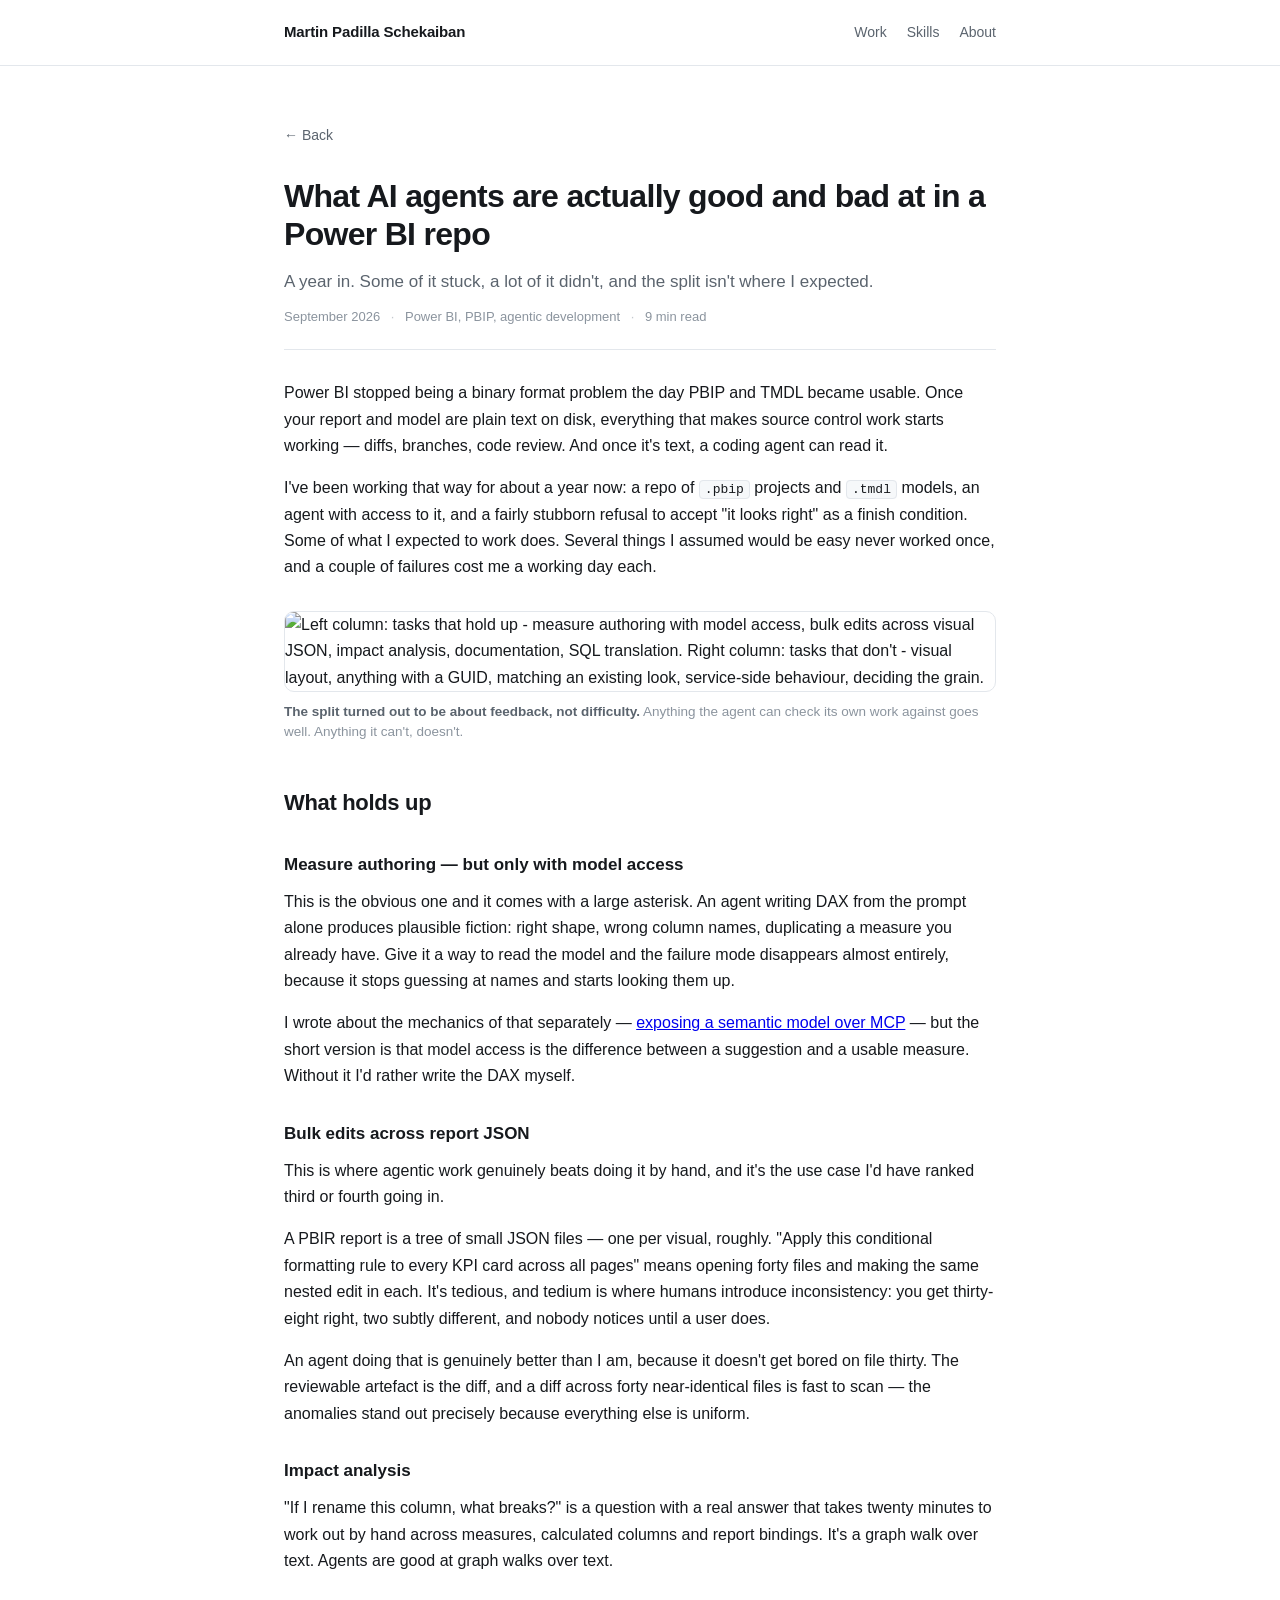
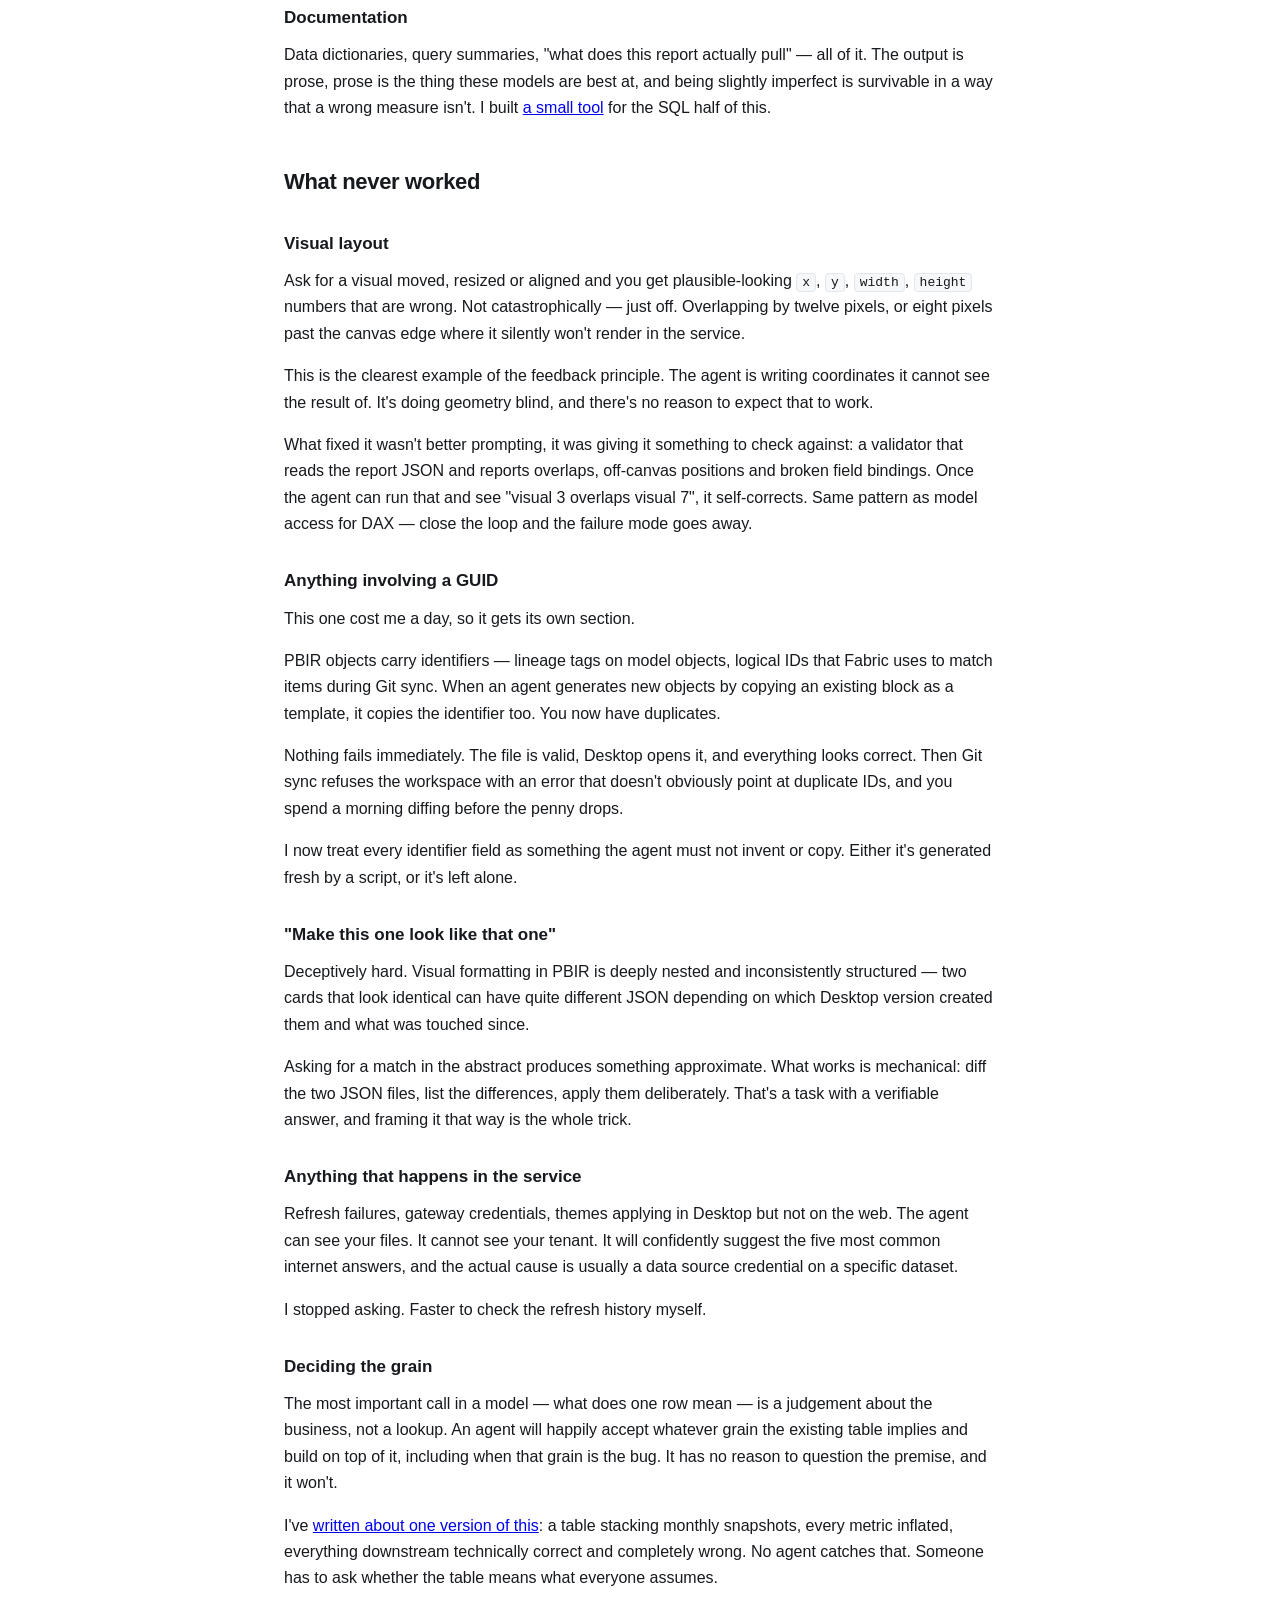
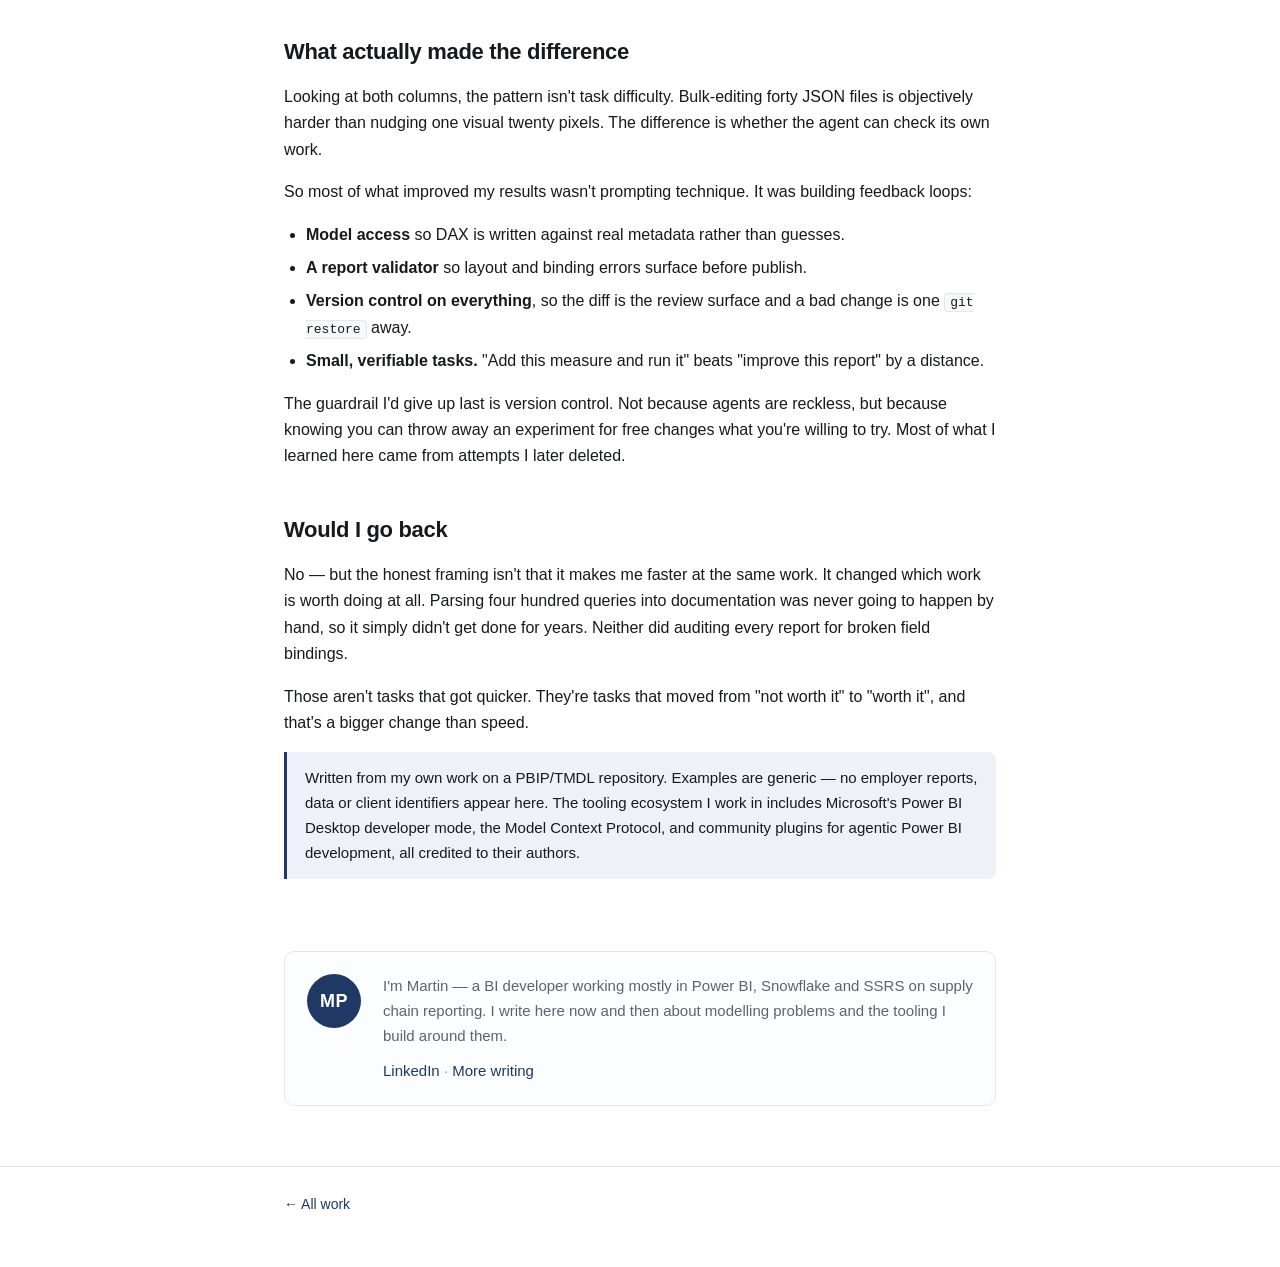
==== agents-power-bi.html @ b7cd732d "Add files via upload" ====
<!DOCTYPE html>
<html lang="en">
<head>
<meta charset="utf-8">
<meta name="viewport" content="width=device-width, initial-scale=1">
<title>What AI agents are actually good and bad at in a Power BI repo</title>
<meta name="description" content="A year of agentic development against a PBIP/TMDL Power BI repository: which tasks held up, which never worked, and the guardrails that made the difference.">
<link rel="stylesheet" href="assets/style.css">
</head>
<body>

<header class="site">
  <div class="wrap">
    <a class="name" href="index.html">Martin Padilla Schekaiban</a>
    <nav>
      <a href="index.html#work">Work</a>
      <a href="index.html#skills">Skills</a>
      <a href="index.html#contact">About</a>
    </nav>
  </div>
</header>

<div class="wrap">
<a class="back" href="index.html">← Back</a>

<article>
  <h1>What AI agents are actually good and bad at in a Power BI repo</h1>
  <p class="sub">
    A year in. Some of it stuck, a lot of it didn't, and the split isn't where I expected.
  </p>
  <div class="byline">
    September 2026 <span class="dot">·</span> Power BI, PBIP, agentic development <span class="dot">·</span> 9 min read
  </div>

  <p>
    Power BI stopped being a binary format problem the day PBIP and TMDL became usable. Once your
    report and model are plain text on disk, everything that makes source control work starts working
    — diffs, branches, code review. And once it's text, a coding agent can read it.
  </p>

  <p>
    I've been working that way for about a year now: a repo of <code>.pbip</code> projects and
    <code>.tmdl</code> models, an agent with access to it, and a fairly stubborn refusal to accept
    "it looks right" as a finish condition. Some of what I expected to work does. Several things I
    assumed would be easy never worked once, and a couple of failures cost me a working day each.
  </p>

  <figure>
    <img src="assets/agent-strengths.svg" alt="Left column: tasks that hold up - measure authoring with model access, bulk edits across visual JSON, impact analysis, documentation, SQL translation. Right column: tasks that don't - visual layout, anything with a GUID, matching an existing look, service-side behaviour, deciding the grain.">
    <figcaption>
      <b>The split turned out to be about feedback, not difficulty.</b> Anything the agent can check
      its own work against goes well. Anything it can't, doesn't.
    </figcaption>
  </figure>

  <h2>What holds up</h2>

  <h3>Measure authoring — but only with model access</h3>

  <p>
    This is the obvious one and it comes with a large asterisk. An agent writing DAX from the prompt
    alone produces plausible fiction: right shape, wrong column names, duplicating a measure you
    already have. Give it a way to read the model and the failure mode disappears almost entirely,
    because it stops guessing at names and starts looking them up.
  </p>

  <p>
    I wrote about the mechanics of that separately —
    <a href="mcp-power-bi.html">exposing a semantic model over MCP</a> — but the short version is that
    model access is the difference between a suggestion and a usable measure. Without it I'd rather
    write the DAX myself.
  </p>

  <h3>Bulk edits across report JSON</h3>

  <p>
    This is where agentic work genuinely beats doing it by hand, and it's the use case I'd have
    ranked third or fourth going in.
  </p>

  <p>
    A PBIR report is a tree of small JSON files — one per visual, roughly. "Apply this conditional
    formatting rule to every KPI card across all pages" means opening forty files and making the same
    nested edit in each. It's tedious, and tedium is where humans introduce inconsistency: you get
    thirty-eight right, two subtly different, and nobody notices until a user does.
  </p>

  <p>
    An agent doing that is genuinely better than I am, because it doesn't get bored on file thirty.
    The reviewable artefact is the diff, and a diff across forty near-identical files is fast to scan
    — the anomalies stand out precisely because everything else is uniform.
  </p>

  <h3>Impact analysis</h3>

  <p>
    "If I rename this column, what breaks?" is a question with a real answer that takes twenty
    minutes to work out by hand across measures, calculated columns and report bindings. It's a graph
    walk over text. Agents are good at graph walks over text.
  </p>

  <h3>Documentation</h3>

  <p>
    Data dictionaries, query summaries, "what does this report actually pull" — all of it. The output
    is prose, prose is the thing these models are best at, and being slightly imperfect is survivable
    in a way that a wrong measure isn't. I built
    <a href="sqldoc.html">a small tool</a> for the SQL half of this.
  </p>

  <h2>What never worked</h2>

  <h3>Visual layout</h3>

  <p>
    Ask for a visual moved, resized or aligned and you get plausible-looking <code>x</code>,
    <code>y</code>, <code>width</code>, <code>height</code> numbers that are wrong. Not
    catastrophically — just off. Overlapping by twelve pixels, or eight pixels past the canvas edge
    where it silently won't render in the service.
  </p>

  <p>
    This is the clearest example of the feedback principle. The agent is writing coordinates it
    cannot see the result of. It's doing geometry blind, and there's no reason to expect that to work.
  </p>

  <p>
    What fixed it wasn't better prompting, it was giving it something to check against: a validator
    that reads the report JSON and reports overlaps, off-canvas positions and broken field bindings.
    Once the agent can run that and see "visual 3 overlaps visual 7", it self-corrects. Same pattern
    as model access for DAX — close the loop and the failure mode goes away.
  </p>

  <h3>Anything involving a GUID</h3>

  <p>
    This one cost me a day, so it gets its own section.
  </p>

  <p>
    PBIR objects carry identifiers — lineage tags on model objects, logical IDs that Fabric uses to
    match items during Git sync. When an agent generates new objects by copying an existing block as
    a template, it copies the identifier too. You now have duplicates.
  </p>

  <p>
    Nothing fails immediately. The file is valid, Desktop opens it, and everything looks correct. Then
    Git sync refuses the workspace with an error that doesn't obviously point at duplicate IDs, and
    you spend a morning diffing before the penny drops.
  </p>

  <p>
    I now treat every identifier field as something the agent must not invent or copy. Either it's
    generated fresh by a script, or it's left alone.
  </p>

  <h3>"Make this one look like that one"</h3>

  <p>
    Deceptively hard. Visual formatting in PBIR is deeply nested and inconsistently structured — two
    cards that look identical can have quite different JSON depending on which Desktop version
    created them and what was touched since.
  </p>

  <p>
    Asking for a match in the abstract produces something approximate. What works is mechanical:
    diff the two JSON files, list the differences, apply them deliberately. That's a task with a
    verifiable answer, and framing it that way is the whole trick.
  </p>

  <h3>Anything that happens in the service</h3>

  <p>
    Refresh failures, gateway credentials, themes applying in Desktop but not on the web. The agent
    can see your files. It cannot see your tenant. It will confidently suggest the five most common
    internet answers, and the actual cause is usually a data source credential on a specific dataset.
  </p>

  <p>
    I stopped asking. Faster to check the refresh history myself.
  </p>

  <h3>Deciding the grain</h3>

  <p>
    The most important call in a model — what does one row mean — is a judgement about the business,
    not a lookup. An agent will happily accept whatever grain the existing table implies and build on
    top of it, including when that grain is the bug. It has no reason to question the premise, and it
    won't.
  </p>

  <p>
    I've <a href="star-schema.html">written about one version of this</a>: a table stacking monthly
    snapshots, every metric inflated, everything downstream technically correct and completely wrong.
    No agent catches that. Someone has to ask whether the table means what everyone assumes.
  </p>

  <h2>What actually made the difference</h2>

  <p>
    Looking at both columns, the pattern isn't task difficulty. Bulk-editing forty JSON files is
    objectively harder than nudging one visual twenty pixels. The difference is whether the agent can
    check its own work.
  </p>

  <p>
    So most of what improved my results wasn't prompting technique. It was building feedback loops:
  </p>

  <ul>
    <li><strong>Model access</strong> so DAX is written against real metadata rather than guesses.</li>
    <li><strong>A report validator</strong> so layout and binding errors surface before publish.</li>
    <li><strong>Version control on everything</strong>, so the diff is the review surface and a bad
        change is one <code>git restore</code> away.</li>
    <li><strong>Small, verifiable tasks.</strong> "Add this measure and run it" beats "improve this
        report" by a distance.</li>
  </ul>

  <p>
    The guardrail I'd give up last is version control. Not because agents are reckless, but because
    knowing you can throw away an experiment for free changes what you're willing to try. Most of
    what I learned here came from attempts I later deleted.
  </p>

  <h2>Would I go back</h2>

  <p>
    No — but the honest framing isn't that it makes me faster at the same work. It changed which work
    is worth doing at all. Parsing four hundred queries into documentation was never going to happen
    by hand, so it simply didn't get done for years. Neither did auditing every report for broken
    field bindings.
  </p>

  <p>
    Those aren't tasks that got quicker. They're tasks that moved from "not worth it" to "worth it",
    and that's a bigger change than speed.
  </p>

  <div class="note">
    <p>
      Written from my own work on a PBIP/TMDL repository. Examples are generic — no employer reports,
      data or client identifiers appear here. The tooling ecosystem I work in includes Microsoft's
      Power BI Desktop developer mode, the Model Context Protocol, and community plugins for agentic
      Power BI development, all credited to their authors.
    </p>
  </div>

</article>

<section>
  <div class="about">
    <div class="initials">MP</div>
    <div>
      <p>
        I'm Martin — a BI developer working mostly in Power BI, Snowflake and SSRS on supply chain
        reporting. I write here now and then about modelling problems and the tooling I build around
        them.
      </p>
      <p>
        <a href="https://www.linkedin.com/in/martinschekaiban/" style="color:var(--accent);text-decoration:none">LinkedIn</a>
        <span style="color:var(--faint)"> · </span>
        <a href="index.html" style="color:var(--accent);text-decoration:none">More writing</a>
      </p>
    </div>
  </div>
</section>

</div>

<footer class="site">
  <div class="wrap">
    <a href="index.html">← All work</a>
  </div>
</footer>

</body>
</html>
---- assets/style.css ----
:root {
  --ink: #16191d;
  --muted: #5b646e;
  --faint: #8b949e;
  --line: #e3e7ec;
  --accent: #1F3864;
  --accent-soft: #eef2f8;
  --bg: #ffffff;
  --code-bg: #f6f8fa;
  --max: 760px;
}

* { box-sizing: border-box; }

html { -webkit-text-size-adjust: 100%; }

body {
  margin: 0;
  background: var(--bg);
  color: var(--ink);
  font: 16px/1.65 -apple-system, BlinkMacSystemFont, "Segoe UI", Inter, Roboto,
        Helvetica, Arial, sans-serif;
  -webkit-font-smoothing: antialiased;
}

.wrap { max-width: var(--max); margin: 0 auto; padding: 0 24px; }

/* ---------- header ---------- */
header.site {
  border-bottom: 1px solid var(--line);
  padding: 20px 0;
  margin-bottom: 56px;
}
header.site .wrap {
  display: flex;
  align-items: baseline;
  justify-content: space-between;
  gap: 16px;
  flex-wrap: wrap;
}
header.site .name {
  font-weight: 650;
  font-size: 15px;
  letter-spacing: -0.01em;
  color: var(--ink);
  text-decoration: none;
}
header.site nav { display: flex; gap: 20px; }
header.site nav a {
  font-size: 14px;
  color: var(--muted);
  text-decoration: none;
}
header.site nav a:hover { color: var(--accent); }

/* ---------- hero ---------- */
.hero { margin-bottom: 64px; }
.hero h1 {
  font-size: 38px;
  line-height: 1.15;
  letter-spacing: -0.025em;
  margin: 0 0 18px;
  font-weight: 680;
}
.hero p.lede {
  font-size: 18px;
  color: var(--muted);
  margin: 0 0 24px;
  max-width: 62ch;
}
.meta {
  display: flex;
  flex-wrap: wrap;
  gap: 8px 18px;
  font-size: 14px;
  color: var(--faint);
}
.meta a { color: var(--accent); text-decoration: none; }
.meta a:hover { text-decoration: underline; }

/* ---------- sections ---------- */
section { margin-bottom: 60px; }
h2.section {
  font-size: 13px;
  text-transform: uppercase;
  letter-spacing: 0.08em;
  color: var(--faint);
  font-weight: 600;
  margin: 0 0 24px;
  padding-bottom: 10px;
  border-bottom: 1px solid var(--line);
}

/* ---------- project cards ---------- */
.project {
  display: block;
  text-decoration: none;
  color: inherit;
  padding: 22px;
  margin-bottom: 14px;
  border: 1px solid var(--line);
  border-radius: 10px;
  transition: border-color .15s ease, box-shadow .15s ease, transform .15s ease;
}
.project:hover {
  border-color: #c6d0de;
  box-shadow: 0 3px 14px rgba(20, 35, 70, .07);
  transform: translateY(-1px);
}
.project .tag {
  display: inline-block;
  font-size: 11px;
  letter-spacing: .06em;
  text-transform: uppercase;
  font-weight: 600;
  color: var(--accent);
  background: var(--accent-soft);
  border-radius: 4px;
  padding: 3px 8px;
  margin-bottom: 10px;
}
.project .when {
  font-size: 12px;
  color: var(--faint);
  margin-left: 9px;
}
.project h3 {
  margin: 0 0 8px;
  font-size: 19px;
  letter-spacing: -0.015em;
  font-weight: 650;
}
.project p { margin: 0 0 12px; color: var(--muted); font-size: 15px; }
.stack { font-size: 13px; color: var(--faint); }

/* ---------- about ---------- */
.about {
  display: flex;
  gap: 22px;
  align-items: flex-start;
  padding: 22px;
  border: 1px solid var(--line);
  border-radius: 10px;
  background: #fcfdfe;
}
.about .initials {
  flex: 0 0 auto;
  width: 54px;
  height: 54px;
  border-radius: 50%;
  background: var(--accent);
  color: #fff;
  display: flex;
  align-items: center;
  justify-content: center;
  font-size: 18px;
  font-weight: 650;
  letter-spacing: .5px;
}
.about p { margin: 0 0 10px; font-size: 15px; color: var(--muted); }
.about p:last-child { margin-bottom: 0; }

/* ---------- skills ---------- */
.skill-row { margin-bottom: 14px; font-size: 15px; }
.skill-row b { color: var(--ink); font-weight: 620; }
.skill-row span { color: var(--muted); }

/* ---------- figures ---------- */
figure {
  margin: 30px 0 28px;
}
figure img, figure svg {
  width: 100%;
  height: auto;
  display: block;
  border: 1px solid var(--line);
  border-radius: 10px;
  background: #fff;
}
figure figcaption {
  font-size: 13.5px;
  color: var(--faint);
  margin-top: 10px;
  line-height: 1.5;
}
figure figcaption b { color: var(--muted); font-weight: 620; }

/* ---------- article ---------- */
article { margin-bottom: 72px; }
article h1 {
  font-size: 32px;
  line-height: 1.2;
  letter-spacing: -0.022em;
  margin: 0 0 14px;
  font-weight: 680;
}
article .sub {
  font-size: 17px;
  color: var(--muted);
  margin: 0 0 10px;
}
article .byline {
  font-size: 13px;
  color: var(--faint);
  padding-bottom: 22px;
  margin-bottom: 30px;
  border-bottom: 1px solid var(--line);
}
article .byline .dot { margin: 0 7px; opacity: .5; }
article h2 {
  font-size: 22px;
  letter-spacing: -0.015em;
  margin: 42px 0 14px;
  font-weight: 660;
}
article h3 {
  font-size: 17px;
  margin: 30px 0 10px;
  font-weight: 640;
}
article p { margin: 0 0 16px; }
article ul, article ol { margin: 0 0 16px; padding-left: 22px; }
article li { margin-bottom: 7px; }

pre {
  background: var(--code-bg);
  border: 1px solid var(--line);
  border-radius: 8px;
  padding: 15px 17px;
  overflow-x: auto;
  font-size: 13px;
  line-height: 1.55;
  margin: 0 0 18px;
}
code {
  font-family: ui-monospace, SFMono-Regular, "SF Mono", Menlo, Consolas, monospace;
}
p code, li code, td code {
  background: var(--code-bg);
  border: 1px solid var(--line);
  border-radius: 4px;
  padding: 1px 5px;
  font-size: 13px;
}
pre code { background: none; border: 0; padding: 0; }

.note {
  border-left: 3px solid var(--accent);
  background: var(--accent-soft);
  padding: 14px 18px;
  border-radius: 0 8px 8px 0;
  margin: 0 0 20px;
  font-size: 15px;
}
.note p { margin: 0; }
.note strong { color: var(--accent); }

table {
  width: 100%;
  border-collapse: collapse;
  font-size: 14px;
  margin: 0 0 20px;
}
th, td {
  text-align: left;
  padding: 9px 12px;
  border-bottom: 1px solid var(--line);
  vertical-align: top;
}
th { font-weight: 620; color: var(--ink); background: var(--code-bg); }
td { color: var(--muted); }

.back {
  display: inline-block;
  font-size: 14px;
  color: var(--muted);
  text-decoration: none;
  margin-bottom: 30px;
}
.back:hover { color: var(--accent); }

/* ---------- footer ---------- */
footer.site {
  border-top: 1px solid var(--line);
  padding: 26px 0 50px;
  font-size: 14px;
  color: var(--faint);
}
footer.site a { color: var(--accent); text-decoration: none; }
footer.site a:hover { text-decoration: underline; }

@media (max-width: 620px) {
  .hero h1 { font-size: 29px; }
  article h1 { font-size: 26px; }
  header.site { margin-bottom: 40px; }
}
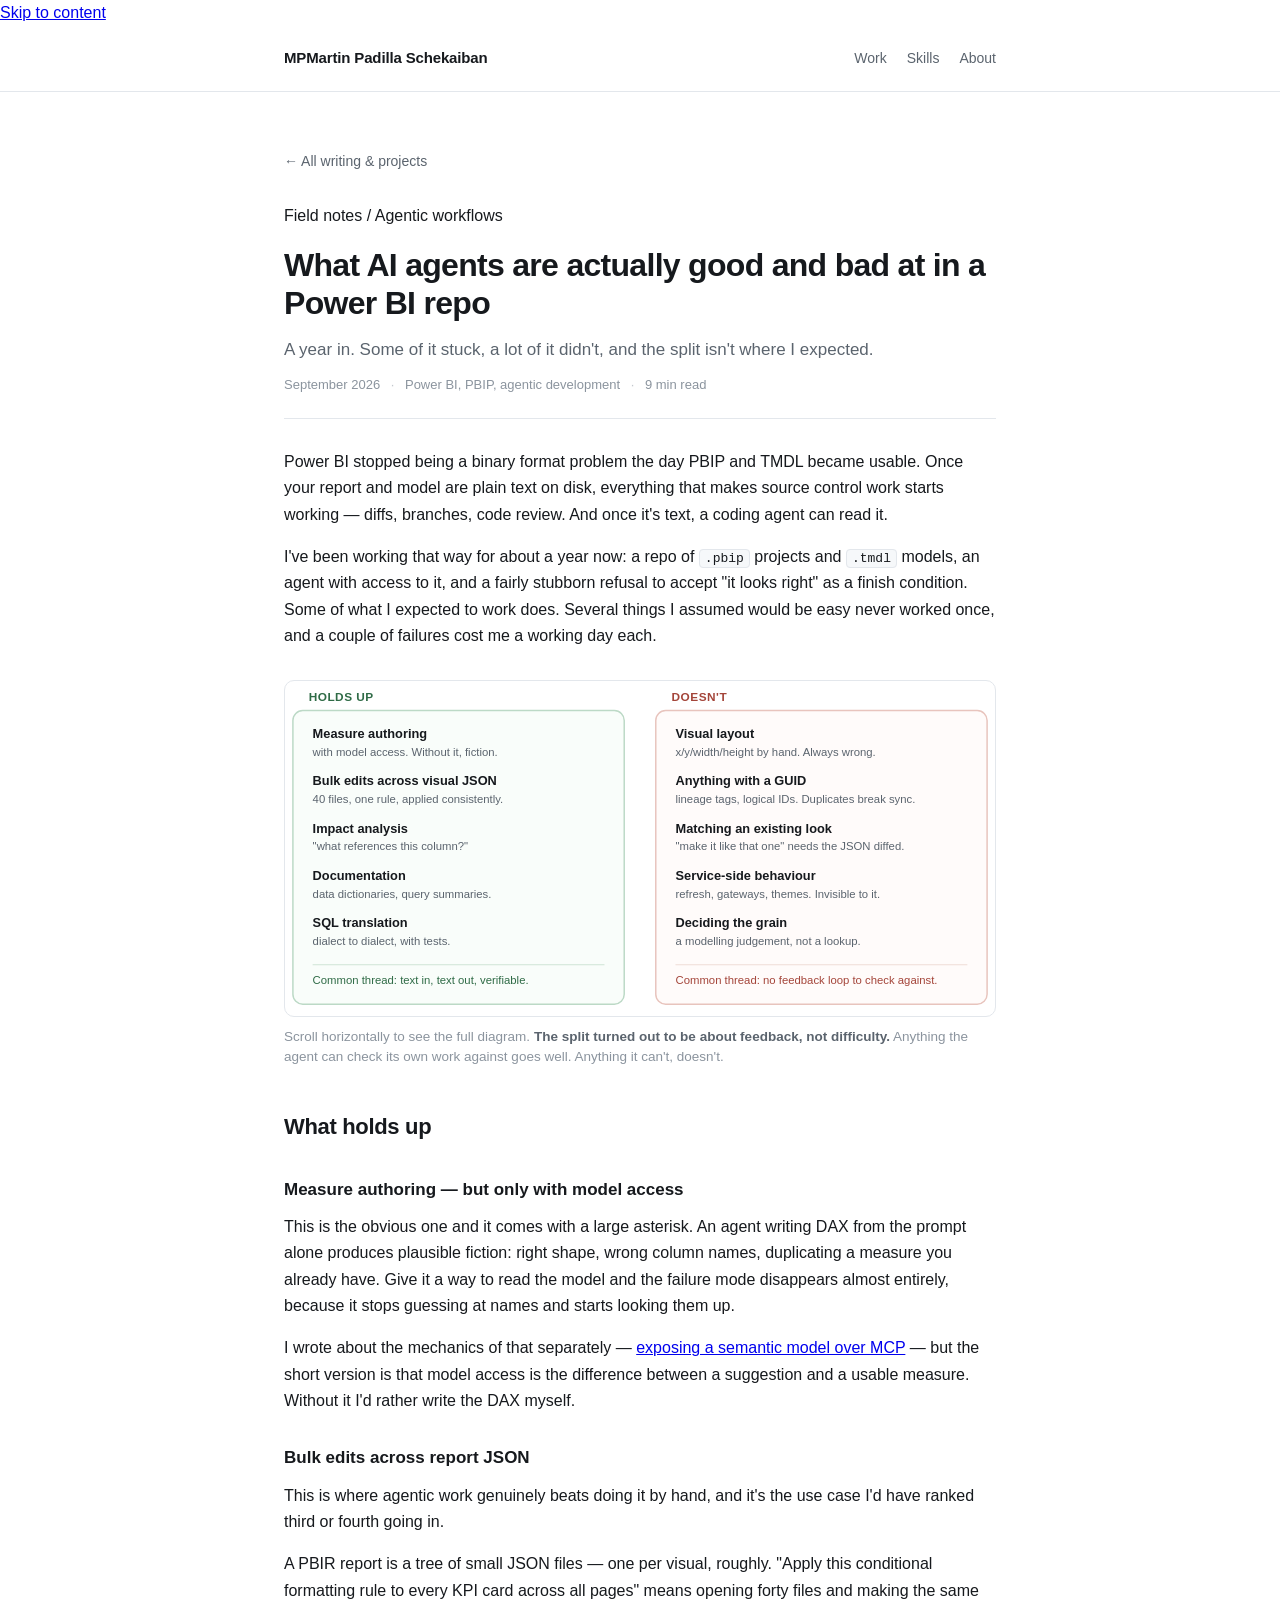
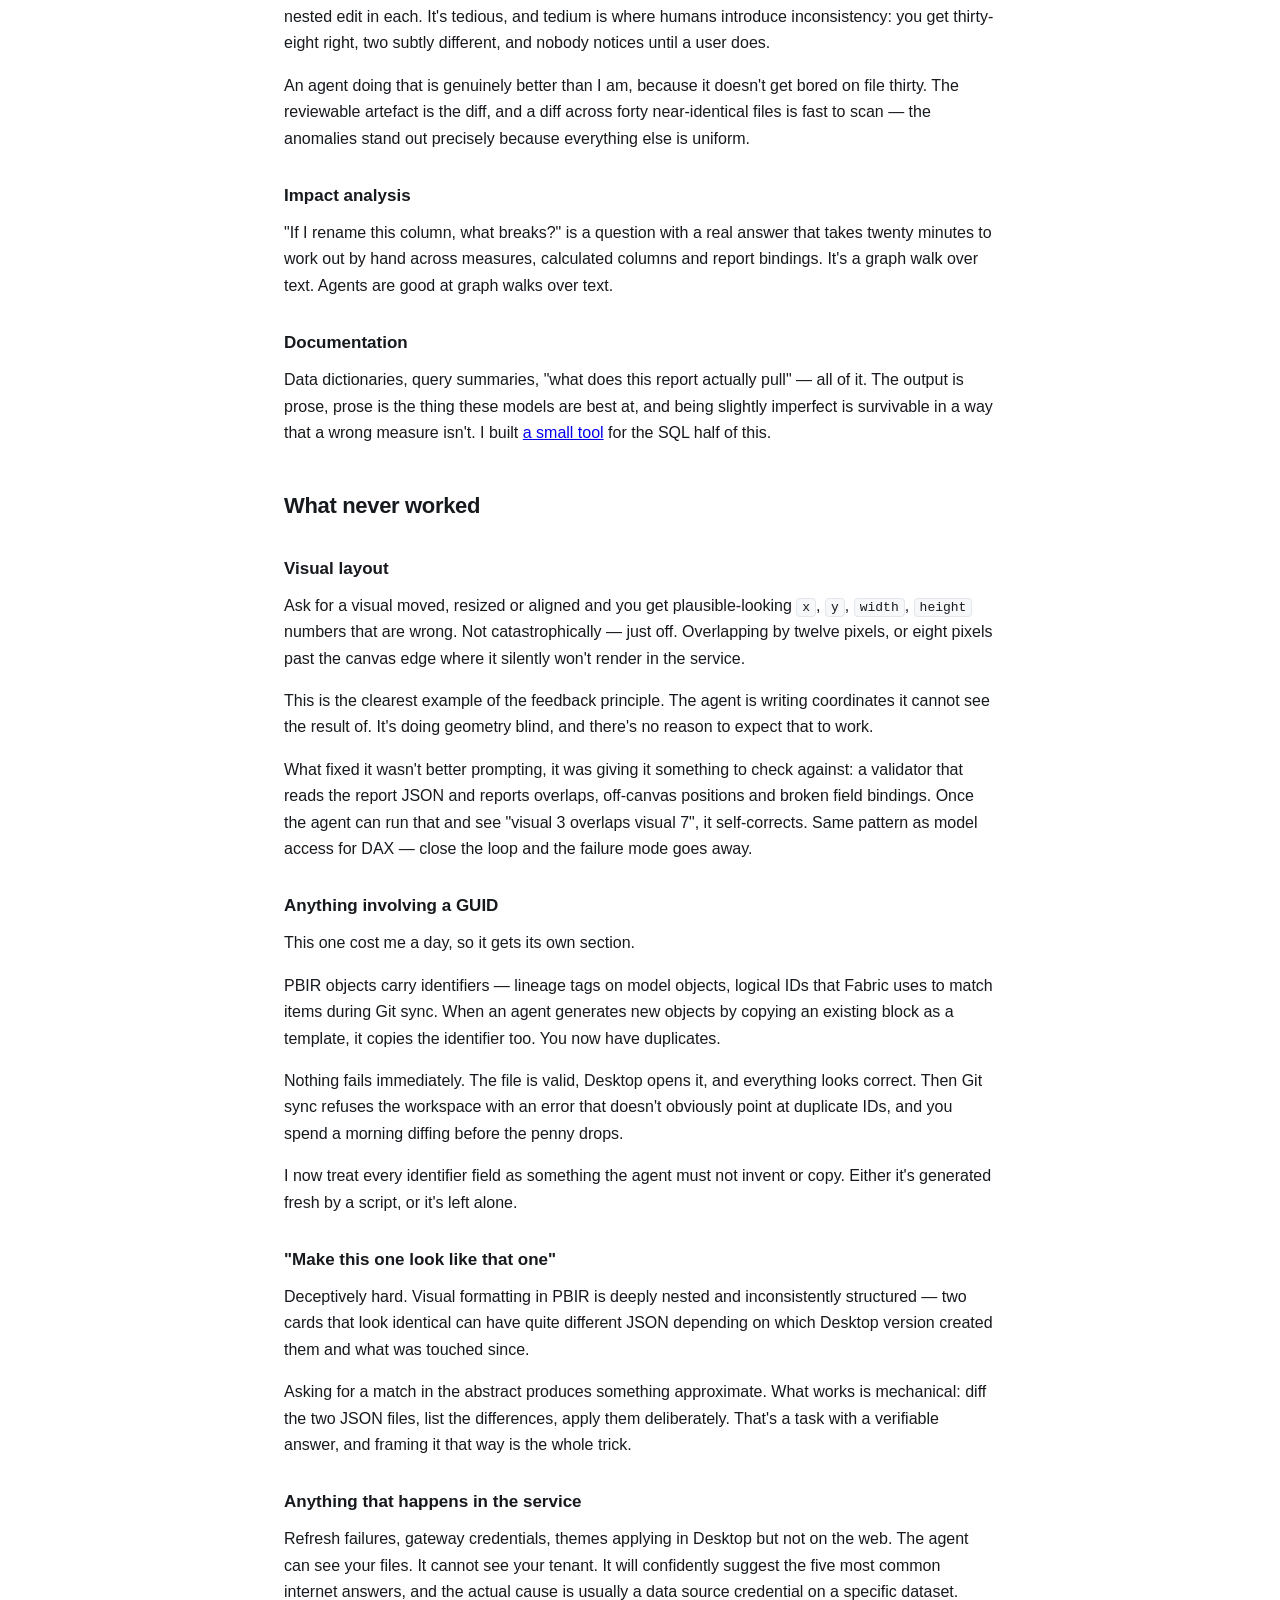
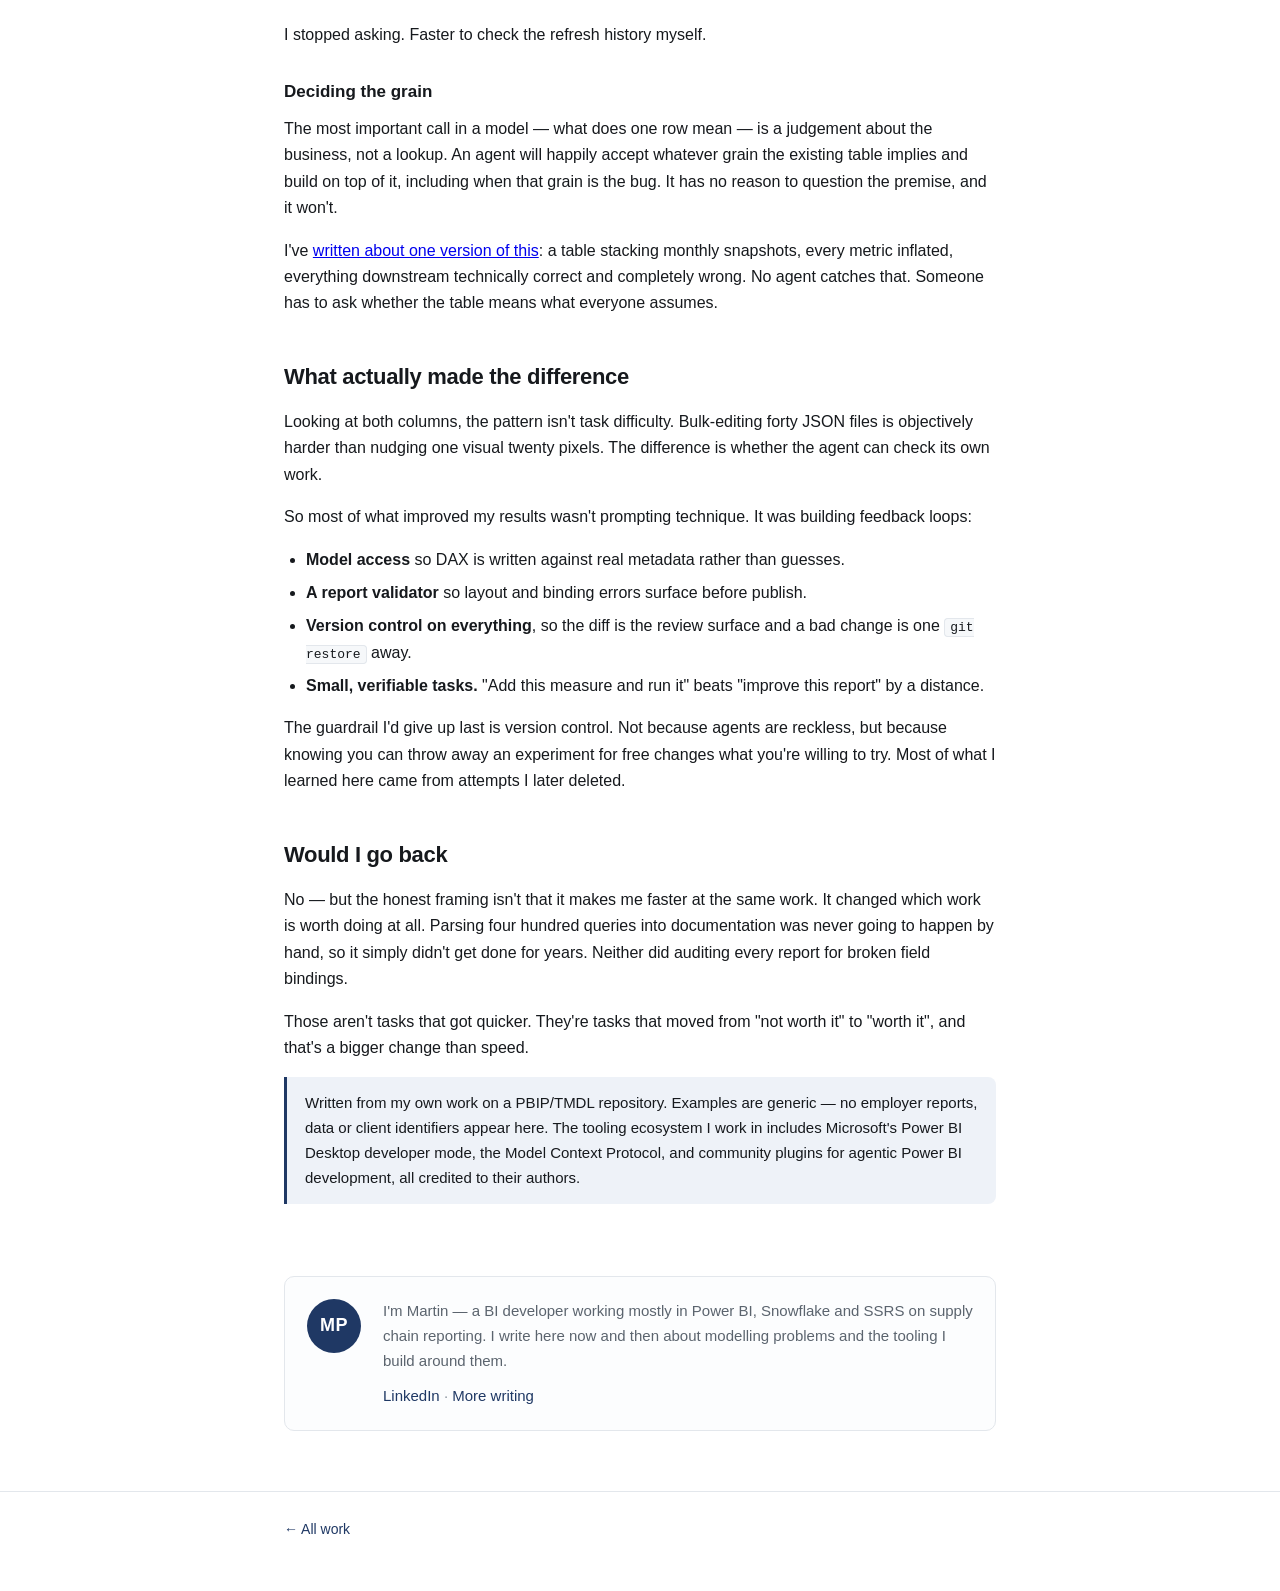
==== commit 2e6234a5: "Add files via upload" ====
--- a/agents-power-bi.html
+++ b/agents-power-bi.html
@@ -8,11 +8,12 @@
 <link rel="stylesheet" href="assets/style.css">
 </head>
 <body>
+<a class="skip-link" href="#main">Skip to content</a>
 
 <header class="site">
   <div class="wrap">
-    <a class="name" href="index.html">Martin Padilla Schekaiban</a>
-    <nav>
+    <a class="name" href="index.html"><span class="brand-mark" aria-hidden="true">MP</span>Martin Padilla Schekaiban</a>
+    <nav aria-label="Main navigation">
       <a href="index.html#work">Work</a>
       <a href="index.html#skills">Skills</a>
       <a href="index.html#contact">About</a>
@@ -20,10 +21,11 @@
   </div>
 </header>
 
-<div class="wrap">
-<a class="back" href="index.html">← Back</a>
+<main class="wrap reading" id="main">
+<a class="back" href="index.html#work">← All writing &amp; projects</a>
 
 <article>
+  <p class="eyebrow">Field notes / Agentic workflows</p>
   <h1>What AI agents are actually good and bad at in a Power BI repo</h1>
   <p class="sub">
     A year in. Some of it stuck, a lot of it didn't, and the split isn't where I expected.
@@ -46,8 +48,11 @@
   </p>
 
   <figure>
-    <img src="assets/agent-strengths.svg" alt="Left column: tasks that hold up - measure authoring with model access, bulk edits across visual JSON, impact analysis, documentation, SQL translation. Right column: tasks that don't - visual layout, anything with a GUID, matching an existing look, service-side behaviour, deciding the grain.">
+    <div class="figure-scroll" role="region" aria-label="Agent strengths and limitations diagram" tabindex="0">
+      <img src="assets/agent-strengths.svg" alt="Left column: tasks that hold up - measure authoring with model access, bulk edits across visual JSON, impact analysis, documentation, SQL translation. Right column: tasks that don't - visual layout, anything with a GUID, matching an existing look, service-side behaviour, deciding the grain.">
+    </div>
     <figcaption>
+      <span class="scroll-hint">Scroll horizontally to see the full diagram.</span>
       <b>The split turned out to be about feedback, not difficulty.</b> Anything the agent can check
       its own work against goes well. Anything it can't, doesn't.
     </figcaption>
@@ -265,7 +270,7 @@
   </div>
 </section>
 
-</div>
+</main>
 
 <footer class="site">
   <div class="wrap">
--- a/assets/style.css
+++ b/assets/style.css
@@ -279,6 +279,199 @@
 }
 .back:hover { color: var(--accent); }
 
+/* ---------- sqldoc playground ---------- */
+.pg {
+  border: 1px solid var(--line);
+  border-radius: 12px;
+  overflow: hidden;
+  margin: 28px 0 10px;
+  background: #fff;
+}
+.pg-bar {
+  display: flex;
+  align-items: center;
+  gap: 8px;
+  flex-wrap: wrap;
+  padding: 11px 14px;
+  background: var(--code-bg);
+  border-bottom: 1px solid var(--line);
+}
+.pg-bar .lbl {
+  font-size: 11px;
+  text-transform: uppercase;
+  letter-spacing: .07em;
+  font-weight: 650;
+  color: var(--faint);
+  margin-right: 2px;
+}
+.pg-tab {
+  font: inherit;
+  font-size: 12.5px;
+  padding: 4px 11px;
+  border-radius: 999px;
+  border: 1px solid var(--line);
+  background: #fff;
+  color: var(--muted);
+  cursor: pointer;
+  transition: all .12s ease;
+}
+.pg-tab:hover { border-color: #b9c5d6; color: var(--accent); }
+.pg-tab.on { background: var(--accent); border-color: var(--accent); color: #fff; }
+
+#pg-input {
+  display: block;
+  width: 100%;
+  border: 0;
+  border-bottom: 1px solid var(--line);
+  padding: 15px 17px;
+  font-family: ui-monospace, SFMono-Regular, Menlo, Consolas, monospace;
+  font-size: 12.5px;
+  line-height: 1.55;
+  min-height: 210px;
+  resize: vertical;
+  color: var(--ink);
+  background: #fff;
+  outline: none;
+  tab-size: 4;
+}
+#pg-input:focus { background: #fcfdff; }
+
+.pg-chips { display: flex; flex-wrap: wrap; gap: 7px; padding: 13px 17px 0; }
+.pg-chip {
+  font-size: 12px;
+  color: var(--muted);
+  background: var(--accent-soft);
+  border: 1px solid #dde5f0;
+  border-radius: 999px;
+  padding: 3px 10px;
+}
+.pg-chip b { color: var(--accent); font-weight: 650; }
+
+#pg-graph { padding: 6px 12px 0; }
+#pg-graph svg { display: block; }
+.lin-node { cursor: default; transition: fill .12s ease; }
+.lin-node:hover { fill: var(--accent-soft); }
+
+.pg-body { padding: 4px 17px 18px; }
+.pg-h {
+  font-size: 11px;
+  text-transform: uppercase;
+  letter-spacing: .07em;
+  color: var(--faint);
+  font-weight: 650;
+  margin: 18px 0 8px;
+}
+.pg-tables code { margin-right: 5px; display: inline-block; margin-bottom: 4px; }
+.pg-table { width: 100%; border-collapse: collapse; font-size: 13px; margin: 0; }
+.pg-table th {
+  text-align: left;
+  font-size: 10.5px;
+  text-transform: uppercase;
+  letter-spacing: .05em;
+  color: var(--faint);
+  font-weight: 650;
+  background: none;
+  border-bottom: 1px solid var(--line);
+  padding: 5px 9px 5px 0;
+}
+.pg-table td {
+  padding: 6px 9px 6px 0;
+  border-bottom: 1px solid #f0f3f7;
+  color: var(--muted);
+  vertical-align: top;
+}
+.pg-table code { font-size: 12px; }
+.pg-note {
+  font-size: 11px;
+  color: var(--accent);
+  background: var(--accent-soft);
+  border-radius: 3px;
+  padding: 1px 6px;
+}
+.pg-dim { color: #c3cbd4; }
+.pg-list { margin: 0; padding-left: 18px; font-size: 13px; color: var(--muted); }
+.pg-list li { margin-bottom: 4px; }
+.pg-list code { font-size: 12px; }
+.pg-empty { color: var(--faint); font-size: 14px; padding: 16px 0; margin: 0; }
+.pg-cap { font-size: 13px; color: var(--faint); margin: 0 0 26px; }
+
+@media (max-width: 620px) {
+  #pg-input { font-size: 12px; min-height: 170px; }
+}
+
+/* ---------- snapshot inflation demo ---------- */
+.sn {
+  border: 1px solid var(--line);
+  border-radius: 12px;
+  padding: 20px 22px 22px;
+  margin: 28px 0 10px;
+  background: #fcfdfe;
+}
+.sn-top {
+  display: flex;
+  align-items: center;
+  gap: 14px;
+  flex-wrap: wrap;
+  margin-bottom: 18px;
+}
+.sn-top label {
+  font-size: 11px;
+  text-transform: uppercase;
+  letter-spacing: .07em;
+  font-weight: 650;
+  color: var(--faint);
+}
+#sn-slider {
+  flex: 1 1 220px;
+  min-width: 180px;
+  accent-color: var(--accent);
+  cursor: pointer;
+}
+#sn-months {
+  font-size: 13.5px;
+  font-weight: 650;
+  color: var(--accent);
+  min-width: 82px;
+}
+.sn-grid {
+  display: grid;
+  grid-template-columns: repeat(2, minmax(0, 1fr));
+  gap: 10px;
+  margin-bottom: 20px;
+}
+.sn-cell {
+  border: 1px solid var(--line);
+  border-radius: 8px;
+  padding: 11px 13px;
+  background: #fff;
+}
+.sn-cell.bad { border-color: #e8d5d1; background: #fffbfa; }
+.sn-cell.good { border-color: #cfe4d6; background: #f9fdfa; }
+.sn-cell .k {
+  font-size: 10.5px;
+  text-transform: uppercase;
+  letter-spacing: .06em;
+  font-weight: 650;
+  color: var(--faint);
+  display: block;
+  margin-bottom: 4px;
+}
+.sn-cell .v {
+  font-size: 19px;
+  font-weight: 650;
+  letter-spacing: -0.01em;
+  font-variant-numeric: tabular-nums;
+}
+.sn-cell.bad .v { color: #a4453a; }
+.sn-cell.good .v { color: #2f6b46; }
+.sn-cell .sub { font-size: 11.5px; color: var(--faint); display: block; margin-top: 2px; }
+#sn-chart svg { display: block; }
+.sn-foot { font-size: 12.5px; color: var(--faint); margin: 14px 0 0; }
+
+@media (max-width: 560px) {
+  .sn-grid { grid-template-columns: 1fr; }
+}
+
 /* ---------- footer ---------- */
 footer.site {
   border-top: 1px solid var(--line);
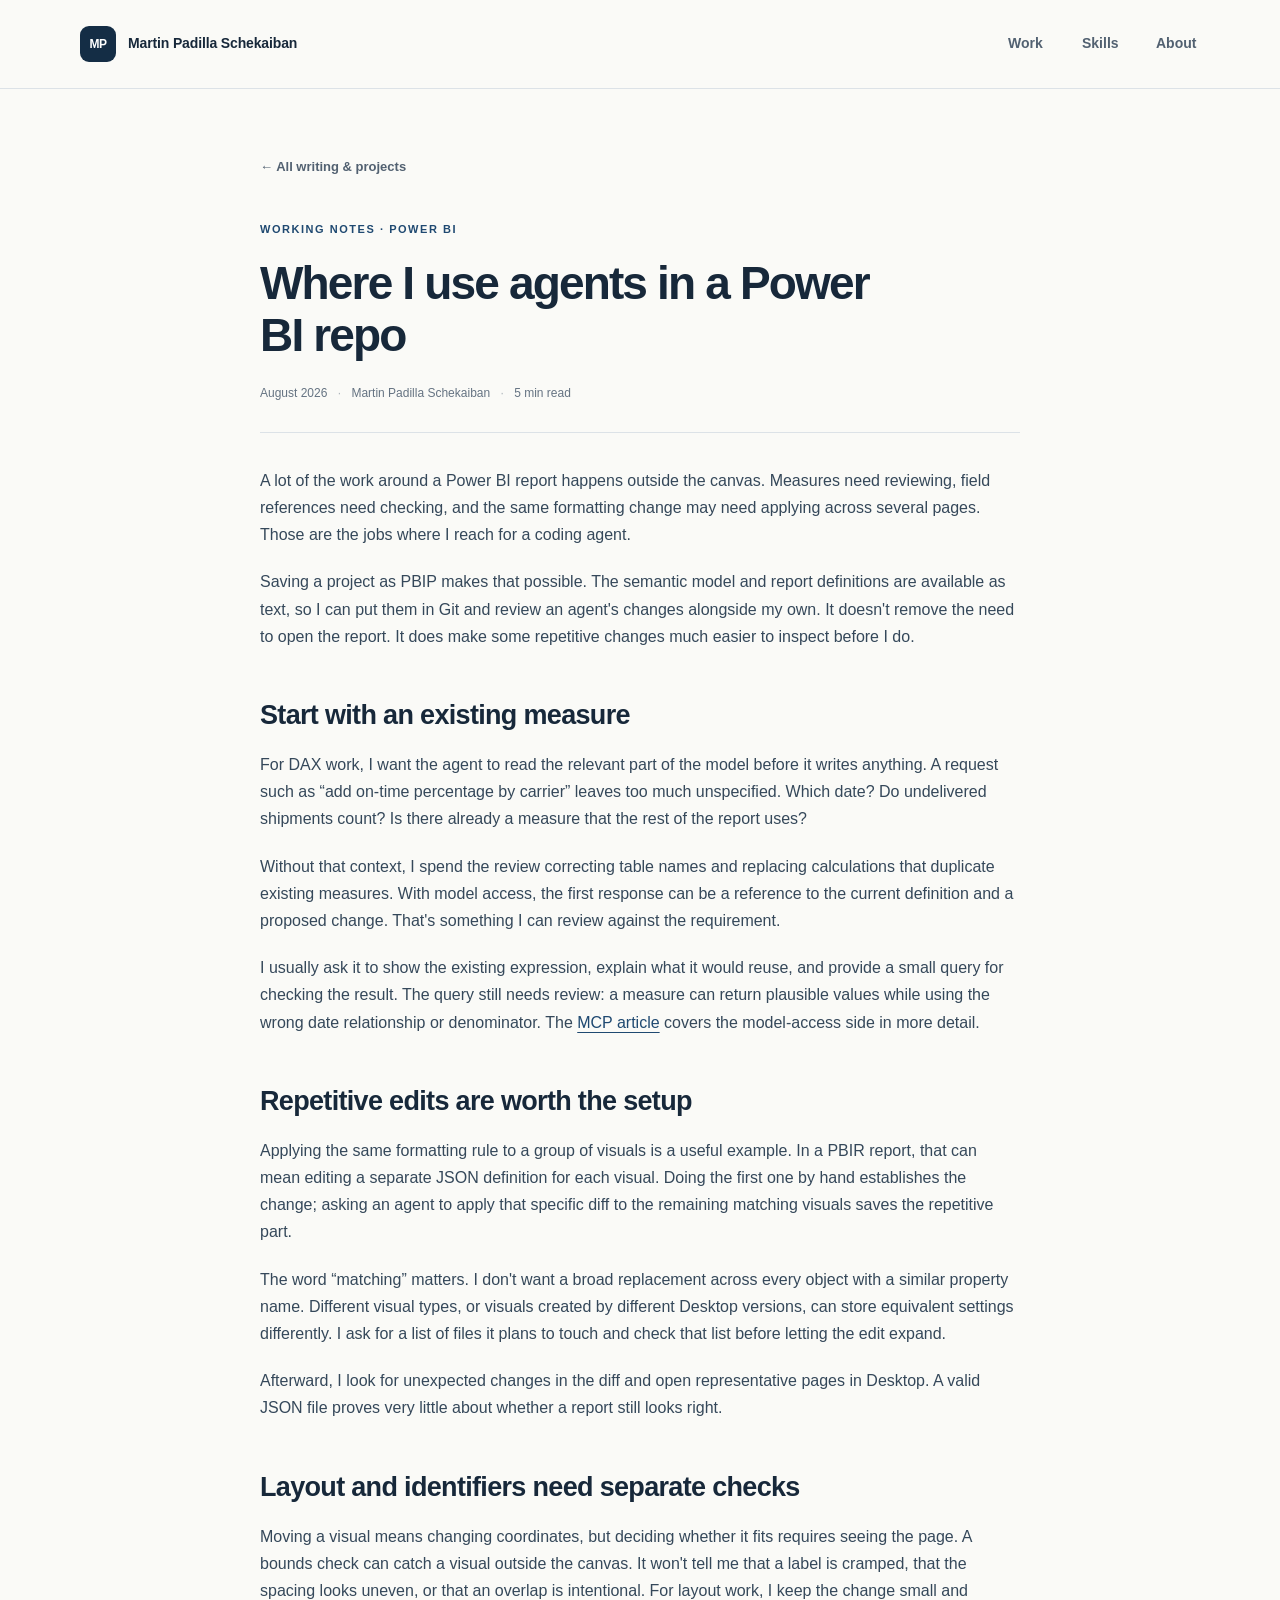
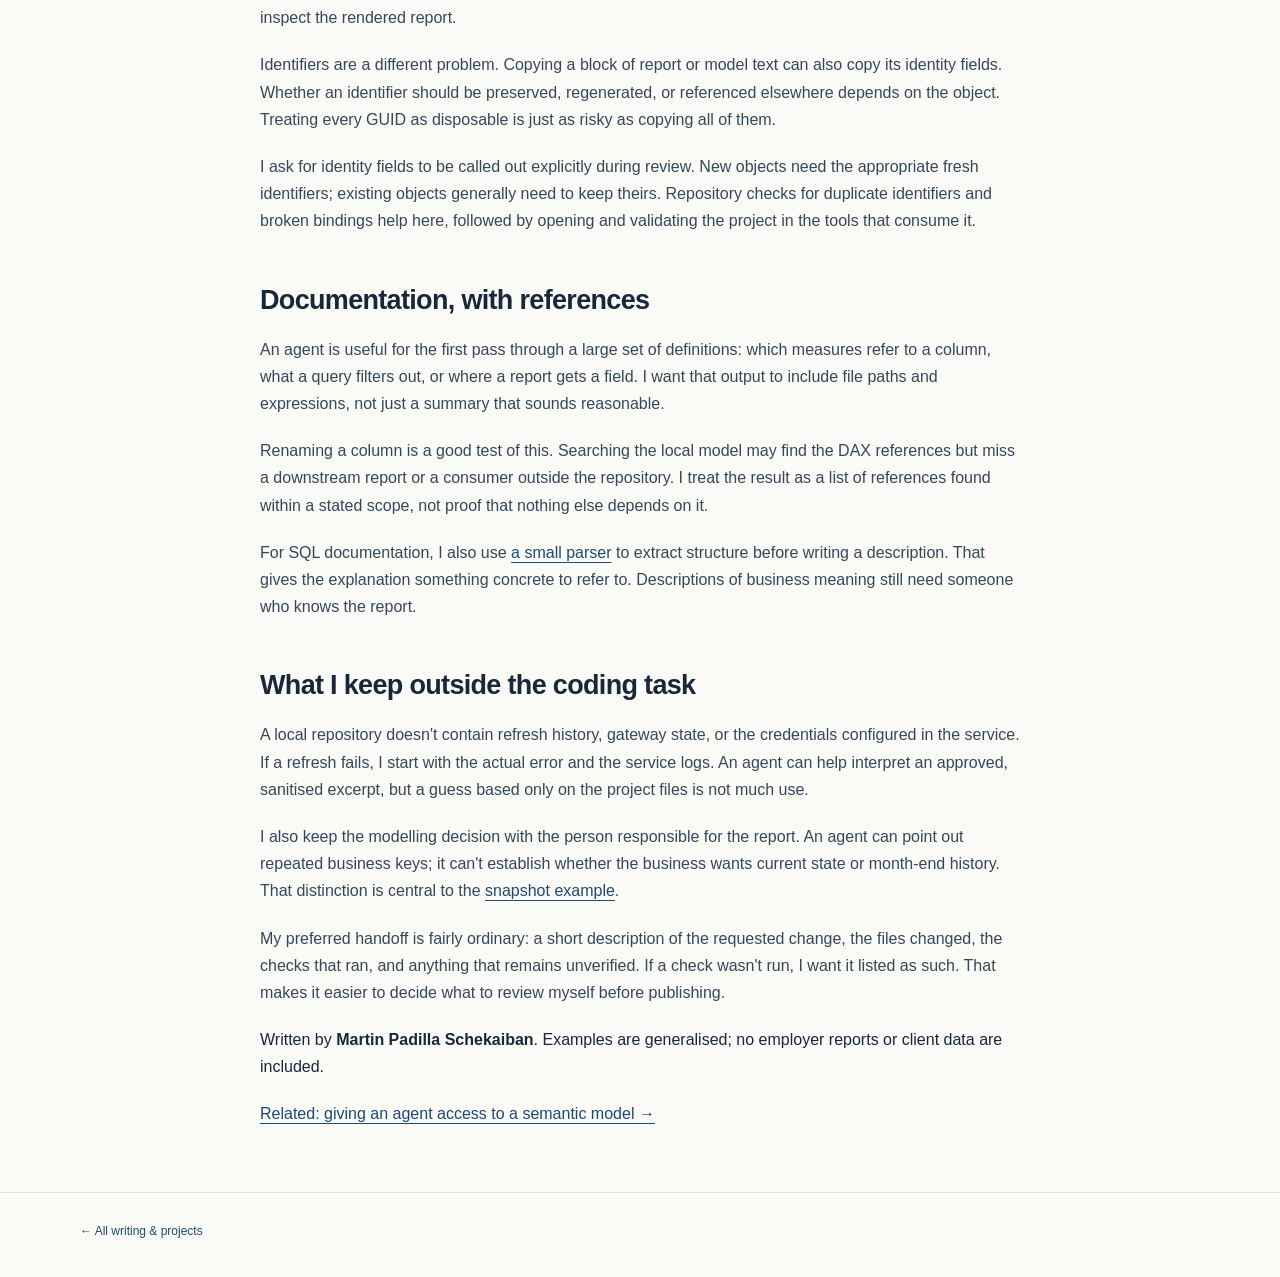
==== commit 8713d127: "Add files via upload" ====
--- a/agents-power-bi.html
+++ b/agents-power-bi.html
@@ -3,13 +3,12 @@
 <head>
 <meta charset="utf-8">
 <meta name="viewport" content="width=device-width, initial-scale=1">
-<title>What AI agents are actually good and bad at in a Power BI repo</title>
-<meta name="description" content="A year of agentic development against a PBIP/TMDL Power BI repository: which tasks held up, which never worked, and the guardrails that made the difference.">
+<title>Where I use agents in a Power BI repo</title>
+<meta name="description" content="Practical notes on using coding agents for DAX, report JSON, documentation and review, and the parts I still check in Power BI myself.">
 <link rel="stylesheet" href="assets/style.css">
 </head>
 <body>
 <a class="skip-link" href="#main">Skip to content</a>
-
 <header class="site">
   <div class="wrap">
     <a class="name" href="index.html"><span class="brand-mark" aria-hidden="true">MP</span>Martin Padilla Schekaiban</a>
@@ -23,260 +22,123 @@
 
 <main class="wrap reading" id="main">
 <a class="back" href="index.html#work">← All writing &amp; projects</a>
-
-<article>
-  <p class="eyebrow">Field notes / Agentic workflows</p>
-  <h1>What AI agents are actually good and bad at in a Power BI repo</h1>
-  <p class="sub">
-    A year in. Some of it stuck, a lot of it didn't, and the split isn't where I expected.
-  </p>
+<article class="article-notes">
+  <p class="eyebrow">Working notes · Power BI</p>
+  <h1>Where I use agents in a Power BI repo</h1>
   <div class="byline">
-    September 2026 <span class="dot">·</span> Power BI, PBIP, agentic development <span class="dot">·</span> 9 min read
+    <time datetime="2026-08">August 2026</time> <span class="dot">·</span> Martin Padilla Schekaiban <span class="dot">·</span> 5 min read
   </div>
 
   <p>
-    Power BI stopped being a binary format problem the day PBIP and TMDL became usable. Once your
-    report and model are plain text on disk, everything that makes source control work starts working
-    — diffs, branches, code review. And once it's text, a coding agent can read it.
+    A lot of the work around a Power BI report happens outside the canvas. Measures need reviewing,
+    field references need checking, and the same formatting change may need applying across several
+    pages. Those are the jobs where I reach for a coding agent.
+  </p>
+  <p>
+    Saving a project as PBIP makes that possible. The semantic model and report definitions are
+    available as text, so I can put them in Git and review an agent's changes alongside my own.
+    It doesn't remove the need to open the report. It does make some repetitive changes much
+    easier to inspect before I do.
   </p>
 
+  <h2>Start with an existing measure</h2>
   <p>
-    I've been working that way for about a year now: a repo of <code>.pbip</code> projects and
-    <code>.tmdl</code> models, an agent with access to it, and a fairly stubborn refusal to accept
-    "it looks right" as a finish condition. Some of what I expected to work does. Several things I
-    assumed would be easy never worked once, and a couple of failures cost me a working day each.
+    For DAX work, I want the agent to read the relevant part of the model before it writes anything.
+    A request such as “add on-time percentage by carrier” leaves too much unspecified. Which date?
+    Do undelivered shipments count? Is there already a measure that the rest of the report uses?
+  </p>
+  <p>
+    Without that context, I spend the review correcting table names and replacing calculations
+    that duplicate existing measures. With model access, the first response can be a reference
+    to the current definition and a proposed change. That's something I can review against the
+    requirement.
+  </p>
+  <p>
+    I usually ask it to show the existing expression, explain what it would reuse, and provide a
+    small query for checking the result. The query still needs review: a measure can return
+    plausible values while using the wrong date relationship or denominator.
+    The <a href="mcp-power-bi.html">MCP article</a> covers the model-access side in more detail.
   </p>
 
-  <figure>
-    <div class="figure-scroll" role="region" aria-label="Agent strengths and limitations diagram" tabindex="0">
-      <img src="assets/agent-strengths.svg" alt="Left column: tasks that hold up - measure authoring with model access, bulk edits across visual JSON, impact analysis, documentation, SQL translation. Right column: tasks that don't - visual layout, anything with a GUID, matching an existing look, service-side behaviour, deciding the grain.">
-    </div>
-    <figcaption>
-      <span class="scroll-hint">Scroll horizontally to see the full diagram.</span>
-      <b>The split turned out to be about feedback, not difficulty.</b> Anything the agent can check
-      its own work against goes well. Anything it can't, doesn't.
-    </figcaption>
-  </figure>
-
-  <h2>What holds up</h2>
-
-  <h3>Measure authoring — but only with model access</h3>
-
+  <h2>Repetitive edits are worth the setup</h2>
   <p>
-    This is the obvious one and it comes with a large asterisk. An agent writing DAX from the prompt
-    alone produces plausible fiction: right shape, wrong column names, duplicating a measure you
-    already have. Give it a way to read the model and the failure mode disappears almost entirely,
-    because it stops guessing at names and starts looking them up.
+    Applying the same formatting rule to a group of visuals is a useful example. In a PBIR report,
+    that can mean editing a separate JSON definition for each visual. Doing the first one by hand
+    establishes the change; asking an agent to apply that specific diff to the remaining matching
+    visuals saves the repetitive part.
+  </p>
+  <p>
+    The word “matching” matters. I don't want a broad replacement across every object with a similar
+    property name. Different visual types, or visuals created by different Desktop versions, can
+    store equivalent settings differently. I ask for a list of files it plans to touch and check
+    that list before letting the edit expand.
+  </p>
+  <p>
+    Afterward, I look for unexpected changes in the diff and open representative pages in Desktop.
+    A valid JSON file proves very little about whether a report still looks right.
   </p>
 
+  <h2>Layout and identifiers need separate checks</h2>
   <p>
-    I wrote about the mechanics of that separately —
-    <a href="mcp-power-bi.html">exposing a semantic model over MCP</a> — but the short version is that
-    model access is the difference between a suggestion and a usable measure. Without it I'd rather
-    write the DAX myself.
+    Moving a visual means changing coordinates, but deciding whether it fits requires seeing the
+    page. A bounds check can catch a visual outside the canvas. It won't tell me that a label is
+    cramped, that the spacing looks uneven, or that an overlap is intentional.
+    For layout work, I keep the change small and inspect the rendered report.
+  </p>
+  <p>
+    Identifiers are a different problem. Copying a block of report or model text can also copy its
+    identity fields. Whether an identifier should be preserved, regenerated, or referenced elsewhere
+    depends on the object. Treating every GUID as disposable is just as risky as copying all of them.
+  </p>
+  <p>
+    I ask for identity fields to be called out explicitly during review. New objects need the
+    appropriate fresh identifiers; existing objects generally need to keep theirs. Repository
+    checks for duplicate identifiers and broken bindings help here, followed by opening and
+    validating the project in the tools that consume it.
   </p>
 
-  <h3>Bulk edits across report JSON</h3>
-
+  <h2>Documentation, with references</h2>
   <p>
-    This is where agentic work genuinely beats doing it by hand, and it's the use case I'd have
-    ranked third or fourth going in.
+    An agent is useful for the first pass through a large set of definitions: which measures refer
+    to a column, what a query filters out, or where a report gets a field. I want that output to
+    include file paths and expressions, not just a summary that sounds reasonable.
+  </p>
+  <p>
+    Renaming a column is a good test of this. Searching the local model may find the DAX references
+    but miss a downstream report or a consumer outside the repository. I treat the result as a
+    list of references found within a stated scope, not proof that nothing else depends on it.
+  </p>
+  <p>
+    For SQL documentation, I also use <a href="sqldoc.html">a small parser</a> to extract structure
+    before writing a description. That gives the explanation something concrete to refer to.
+    Descriptions of business meaning still need someone who knows the report.
   </p>
 
+  <h2>What I keep outside the coding task</h2>
   <p>
-    A PBIR report is a tree of small JSON files — one per visual, roughly. "Apply this conditional
-    formatting rule to every KPI card across all pages" means opening forty files and making the same
-    nested edit in each. It's tedious, and tedium is where humans introduce inconsistency: you get
-    thirty-eight right, two subtly different, and nobody notices until a user does.
+    A local repository doesn't contain refresh history, gateway state, or the credentials configured
+    in the service. If a refresh fails, I start with the actual error and the service logs. An agent
+    can help interpret an approved, sanitised excerpt, but a guess based only on the project files
+    is not much use.
+  </p>
+  <p>
+    I also keep the modelling decision with the person responsible for the report. An agent can
+    point out repeated business keys; it can't establish whether the business wants current state
+    or month-end history. That distinction is central to the
+    <a href="star-schema.html">snapshot example</a>.
+  </p>
+  <p>
+    My preferred handoff is fairly ordinary: a short description of the requested change, the files
+    changed, the checks that ran, and anything that remains unverified. If a check wasn't run, I want
+    it listed as such. That makes it easier to decide what to review myself before publishing.
   </p>
 
-  <p>
-    An agent doing that is genuinely better than I am, because it doesn't get bored on file thirty.
-    The reviewable artefact is the diff, and a diff across forty near-identical files is fast to scan
-    — the anomalies stand out precisely because everything else is uniform.
-  </p>
-
-  <h3>Impact analysis</h3>
-
-  <p>
-    "If I rename this column, what breaks?" is a question with a real answer that takes twenty
-    minutes to work out by hand across measures, calculated columns and report bindings. It's a graph
-    walk over text. Agents are good at graph walks over text.
-  </p>
-
-  <h3>Documentation</h3>
-
-  <p>
-    Data dictionaries, query summaries, "what does this report actually pull" — all of it. The output
-    is prose, prose is the thing these models are best at, and being slightly imperfect is survivable
-    in a way that a wrong measure isn't. I built
-    <a href="sqldoc.html">a small tool</a> for the SQL half of this.
-  </p>
-
-  <h2>What never worked</h2>
-
-  <h3>Visual layout</h3>
-
-  <p>
-    Ask for a visual moved, resized or aligned and you get plausible-looking <code>x</code>,
-    <code>y</code>, <code>width</code>, <code>height</code> numbers that are wrong. Not
-    catastrophically — just off. Overlapping by twelve pixels, or eight pixels past the canvas edge
-    where it silently won't render in the service.
-  </p>
-
-  <p>
-    This is the clearest example of the feedback principle. The agent is writing coordinates it
-    cannot see the result of. It's doing geometry blind, and there's no reason to expect that to work.
-  </p>
-
-  <p>
-    What fixed it wasn't better prompting, it was giving it something to check against: a validator
-    that reads the report JSON and reports overlaps, off-canvas positions and broken field bindings.
-    Once the agent can run that and see "visual 3 overlaps visual 7", it self-corrects. Same pattern
-    as model access for DAX — close the loop and the failure mode goes away.
-  </p>
-
-  <h3>Anything involving a GUID</h3>
-
-  <p>
-    This one cost me a day, so it gets its own section.
-  </p>
-
-  <p>
-    PBIR objects carry identifiers — lineage tags on model objects, logical IDs that Fabric uses to
-    match items during Git sync. When an agent generates new objects by copying an existing block as
-    a template, it copies the identifier too. You now have duplicates.
-  </p>
-
-  <p>
-    Nothing fails immediately. The file is valid, Desktop opens it, and everything looks correct. Then
-    Git sync refuses the workspace with an error that doesn't obviously point at duplicate IDs, and
-    you spend a morning diffing before the penny drops.
-  </p>
-
-  <p>
-    I now treat every identifier field as something the agent must not invent or copy. Either it's
-    generated fresh by a script, or it's left alone.
-  </p>
-
-  <h3>"Make this one look like that one"</h3>
-
-  <p>
-    Deceptively hard. Visual formatting in PBIR is deeply nested and inconsistently structured — two
-    cards that look identical can have quite different JSON depending on which Desktop version
-    created them and what was touched since.
-  </p>
-
-  <p>
-    Asking for a match in the abstract produces something approximate. What works is mechanical:
-    diff the two JSON files, list the differences, apply them deliberately. That's a task with a
-    verifiable answer, and framing it that way is the whole trick.
-  </p>
-
-  <h3>Anything that happens in the service</h3>
-
-  <p>
-    Refresh failures, gateway credentials, themes applying in Desktop but not on the web. The agent
-    can see your files. It cannot see your tenant. It will confidently suggest the five most common
-    internet answers, and the actual cause is usually a data source credential on a specific dataset.
-  </p>
-
-  <p>
-    I stopped asking. Faster to check the refresh history myself.
-  </p>
-
-  <h3>Deciding the grain</h3>
-
-  <p>
-    The most important call in a model — what does one row mean — is a judgement about the business,
-    not a lookup. An agent will happily accept whatever grain the existing table implies and build on
-    top of it, including when that grain is the bug. It has no reason to question the premise, and it
-    won't.
-  </p>
-
-  <p>
-    I've <a href="star-schema.html">written about one version of this</a>: a table stacking monthly
-    snapshots, every metric inflated, everything downstream technically correct and completely wrong.
-    No agent catches that. Someone has to ask whether the table means what everyone assumes.
-  </p>
-
-  <h2>What actually made the difference</h2>
-
-  <p>
-    Looking at both columns, the pattern isn't task difficulty. Bulk-editing forty JSON files is
-    objectively harder than nudging one visual twenty pixels. The difference is whether the agent can
-    check its own work.
-  </p>
-
-  <p>
-    So most of what improved my results wasn't prompting technique. It was building feedback loops:
-  </p>
-
-  <ul>
-    <li><strong>Model access</strong> so DAX is written against real metadata rather than guesses.</li>
-    <li><strong>A report validator</strong> so layout and binding errors surface before publish.</li>
-    <li><strong>Version control on everything</strong>, so the diff is the review surface and a bad
-        change is one <code>git restore</code> away.</li>
-    <li><strong>Small, verifiable tasks.</strong> "Add this measure and run it" beats "improve this
-        report" by a distance.</li>
-  </ul>
-
-  <p>
-    The guardrail I'd give up last is version control. Not because agents are reckless, but because
-    knowing you can throw away an experiment for free changes what you're willing to try. Most of
-    what I learned here came from attempts I later deleted.
-  </p>
-
-  <h2>Would I go back</h2>
-
-  <p>
-    No — but the honest framing isn't that it makes me faster at the same work. It changed which work
-    is worth doing at all. Parsing four hundred queries into documentation was never going to happen
-    by hand, so it simply didn't get done for years. Neither did auditing every report for broken
-    field bindings.
-  </p>
-
-  <p>
-    Those aren't tasks that got quicker. They're tasks that moved from "not worth it" to "worth it",
-    and that's a bigger change than speed.
-  </p>
-
-  <div class="note">
-    <p>
-      Written from my own work on a PBIP/TMDL repository. Examples are generic — no employer reports,
-      data or client identifiers appear here. The tooling ecosystem I work in includes Microsoft's
-      Power BI Desktop developer mode, the Model Context Protocol, and community plugins for agentic
-      Power BI development, all credited to their authors.
-    </p>
-  </div>
-
+  <footer class="article-footer">
+    <p>Written by <strong>Martin Padilla Schekaiban</strong>. Examples are generalised; no employer reports or client data are included.</p>
+    <a href="mcp-power-bi.html">Related: giving an agent access to a semantic model →</a>
+  </footer>
 </article>
-
-<section>
-  <div class="about">
-    <div class="initials">MP</div>
-    <div>
-      <p>
-        I'm Martin — a BI developer working mostly in Power BI, Snowflake and SSRS on supply chain
-        reporting. I write here now and then about modelling problems and the tooling I build around
-        them.
-      </p>
-      <p>
-        <a href="https://www.linkedin.com/in/martinschekaiban/" style="color:var(--accent);text-decoration:none">LinkedIn</a>
-        <span style="color:var(--faint)"> · </span>
-        <a href="index.html" style="color:var(--accent);text-decoration:none">More writing</a>
-      </p>
-    </div>
-  </div>
-</section>
-
 </main>
-
-<footer class="site">
-  <div class="wrap">
-    <a href="index.html">← All work</a>
-  </div>
-</footer>
-
+<footer class="site"><div class="wrap"><a href="index.html#work">← All writing &amp; projects</a></div></footer>
 </body>
 </html>
--- a/assets/style.css
+++ b/assets/style.css
@@ -1,154 +1,337 @@
 :root {
-  --ink: #16191d;
-  --muted: #5b646e;
-  --faint: #8b949e;
-  --line: #e3e7ec;
-  --accent: #1F3864;
-  --accent-soft: #eef2f8;
-  --bg: #ffffff;
-  --code-bg: #f6f8fa;
-  --max: 760px;
+  --ink: #17283a;
+  --muted: #526171;
+  --faint: #657382;
+  --line: #dce2e7;
+  --accent: #1f4971;
+  --accent-soft: #edf3f8;
+  --bg: #fafaf7;
+  --surface: #ffffff;
+  --navy: #142d45;
+  --code-bg: #f1f4f6;
+  --max: 1184px;
+  --radius: 12px;
+  --shadow: 0 12px 36px rgba(20, 45, 69, .06);
 }
 
 * { box-sizing: border-box; }
 
-html { -webkit-text-size-adjust: 100%; }
+html {
+  -webkit-text-size-adjust: 100%;
+  scroll-behavior: smooth;
+  scroll-padding-top: 32px;
+}
 
 body {
   margin: 0;
   background: var(--bg);
   color: var(--ink);
-  font: 16px/1.65 -apple-system, BlinkMacSystemFont, "Segoe UI", Inter, Roboto,
+  font: 16px/1.7 -apple-system, BlinkMacSystemFont, "Segoe UI", Inter, Roboto,
         Helvetica, Arial, sans-serif;
   -webkit-font-smoothing: antialiased;
 }
 
-.wrap { max-width: var(--max); margin: 0 auto; padding: 0 24px; }
+.wrap { width: 100%; max-width: var(--max); margin: 0 auto; padding: 0 32px; }
+.reading { max-width: 824px; }
+a { color: var(--accent); text-underline-offset: 4px; text-decoration-thickness: 1px; }
+a:hover { text-decoration-thickness: 2px; }
+::selection { background: #d5e5f0; color: var(--navy); }
+:focus-visible { outline: 3px solid #417da8; outline-offset: 5px; }
+button, textarea, input { font: inherit; }
+img, svg { max-width: 100%; }
+.skip-link {
+  position: fixed;
+  top: 12px;
+  left: 16px;
+  z-index: 10;
+  padding: 10px 18px;
+  border-radius: 6px;
+  background: var(--navy);
+  color: #fff;
+  transform: translateY(-160%);
+}
+.skip-link:focus { transform: translateY(0); }
+.eyebrow {
+  margin: 0 0 18px;
+  color: var(--accent);
+  font-size: 11px;
+  font-weight: 700;
+  letter-spacing: .14em;
+  line-height: 1.6;
+  text-transform: uppercase;
+}
 
 /* ---------- header ---------- */
 header.site {
   border-bottom: 1px solid var(--line);
-  padding: 20px 0;
+  padding: 22px 0;
   margin-bottom: 56px;
+  background: var(--bg);
 }
 header.site .wrap {
   display: flex;
-  align-items: baseline;
+  align-items: center;
   justify-content: space-between;
-  gap: 16px;
+  gap: 16px 28px;
   flex-wrap: wrap;
 }
 header.site .name {
-  font-weight: 650;
-  font-size: 15px;
+  display: inline-flex;
+  align-items: center;
+  min-width: 0;
+  min-height: 44px;
+  gap: 12px;
+  font-weight: 650;
+  font-size: 14px;
   letter-spacing: -0.01em;
   color: var(--ink);
   text-decoration: none;
 }
-header.site nav { display: flex; gap: 20px; }
+.brand-mark {
+  display: grid;
+  place-items: center;
+  flex: 0 0 36px;
+  width: 36px;
+  height: 36px;
+  background: var(--navy);
+  color: #fff;
+  border-radius: 9px;
+  font-size: 12px;
+  letter-spacing: -.04em;
+}
+header.site nav { display: flex; gap: 30px; }
 header.site nav a {
+  display: inline-flex;
+  align-items: center;
+  min-width: 44px;
+  min-height: 44px;
   font-size: 14px;
+  font-weight: 550;
   color: var(--muted);
   text-decoration: none;
-}
-header.site nav a:hover { color: var(--accent); }
+  transition: color .18s ease;
+}
+header.site nav a:hover { color: var(--accent); text-decoration: underline; text-underline-offset: 7px; }
 
 /* ---------- hero ---------- */
-.hero { margin-bottom: 64px; }
+.home header.site { margin-bottom: 0; }
+.hero {
+  display: grid;
+  grid-template-columns: minmax(0, 1.35fr) minmax(0, 1fr);
+  align-items: center;
+  gap: 64px;
+  padding: 68px 0;
+  margin-bottom: 0;
+}
 .hero h1 {
-  font-size: 38px;
-  line-height: 1.15;
-  letter-spacing: -0.025em;
-  margin: 0 0 18px;
+  font-size: clamp(40px, 4.5vw, 62px);
+  line-height: 1.08;
+  letter-spacing: -0.055em;
+  margin: 0 0 26px;
   font-weight: 680;
 }
+.hero h1 span { color: #56718a; }
 .hero p.lede {
-  font-size: 18px;
+  font-size: 17px;
+  color: var(--ink);
+  margin: 0 0 14px;
+  max-width: 54ch;
+}
+.hero-detail {
+  font-size: 15px;
   color: var(--muted);
-  margin: 0 0 24px;
-  max-width: 62ch;
-}
+  margin: 0;
+  max-width: 58ch;
+}
+.hero-actions { display: flex; align-items: center; flex-wrap: wrap; gap: 18px 24px; margin: 28px 0; }
+.button {
+  display: inline-flex;
+  align-items: center;
+  justify-content: center;
+  gap: 22px;
+  min-height: 48px;
+  padding: 12px 20px;
+  border: 1px solid transparent;
+  border-radius: 7px;
+  font-size: 13px;
+  font-weight: 650;
+  text-decoration: none;
+  transition: background .18s ease, box-shadow .18s ease;
+}
+.button-primary { background: var(--navy); color: #fff; box-shadow: 0 4px 8px rgba(20, 45, 69, .1); }
+.button-primary:hover { background: #244b6d; box-shadow: 0 6px 16px rgba(20, 45, 69, .16); }
+.text-link {
+  display: inline-flex;
+  align-items: center;
+  gap: 10px;
+  min-height: 44px;
+  font-size: 13px;
+  font-weight: 600;
+  text-decoration: none;
+}
+.text-link:hover { text-decoration: underline; }
 .meta {
   display: flex;
   flex-wrap: wrap;
-  gap: 8px 18px;
-  font-size: 14px;
-  color: var(--faint);
-}
-.meta a { color: var(--accent); text-decoration: none; }
-.meta a:hover { text-decoration: underline; }
+  gap: 6px 16px;
+  font-size: 12px;
+  color: var(--faint);
+}
+.location { display: inline-flex; align-items: center; gap: 7px; }
+.location::before { content: ""; width: 5px; height: 5px; border-radius: 50%; background: #547e71; }
+
+/* ---------- model illustration ---------- */
+.approach {
+  overflow: hidden;
+  padding: 28px;
+  border: 1px solid #29445d;
+  border-radius: var(--radius);
+  background: var(--navy);
+  box-shadow: var(--shadow);
+  color: #fff;
+}
+.approach-heading { display: flex; justify-content: space-between; align-items: center; gap: 16px; }
+.approach-heading .eyebrow { margin: 0; color: #b7ccdd; font-size: 11px; }
+.model-map {
+  display: grid;
+  justify-items: center;
+  gap: 24px;
+  margin: 26px 0;
+  padding: 24px 10px;
+  border: 1px solid rgba(185, 210, 231, .12);
+  border-radius: 10px;
+  background-image: radial-gradient(rgba(185, 210, 231, .18) .7px, transparent .7px);
+  background-size: 12px 12px;
+}
+.model-sources, .model-outputs { position: relative; display: flex; gap: 8px; }
+.model-sources span, .model-outputs span {
+  padding: 4px 10px;
+  border: 1px solid #496076;
+  border-radius: 5px;
+  background: #203d57;
+  color: #d2e1ec;
+  font: 11px/1.7 ui-monospace, SFMono-Regular, Consolas, monospace;
+}
+.model-sources::after, .model-outputs::before {
+  content: "";
+  position: absolute;
+  left: 50%;
+  height: 24px;
+  width: 1px;
+  background: #7595b0;
+}
+.model-sources::after { top: 100%; }
+.model-outputs::before { bottom: 100%; }
+.model-core {
+  display: flex;
+  align-items: center;
+  gap: 10px;
+  padding: 11px 20px;
+  border: 1px solid #aac3d7;
+  border-radius: 7px;
+  background: #e9f1f7;
+  box-shadow: 0 0 24px rgba(160, 196, 224, .12);
+  color: var(--navy);
+  font-size: 12px;
+  font-weight: 650;
+}
+.model-core svg { width: 24px; height: 24px; }
+.approach-steps { list-style: none; margin: 0; padding: 0; }
+.approach-steps li { display: flex; align-items: baseline; gap: 16px; margin-bottom: 17px; }
+.approach-steps li:last-child { margin-bottom: 0; }
+.step-number { color: #a1bfd6; font: 11px/1.6 ui-monospace, SFMono-Regular, Consolas, monospace; }
+.approach-steps h3 { margin: 0 0 3px; font-size: 14px; font-weight: 600; letter-spacing: -.01em; }
+.approach-steps p { margin: 0; color: #b7c8d6; font-size: 12px; }
 
 /* ---------- sections ---------- */
-section { margin-bottom: 60px; }
+section { margin-bottom: 72px; }
+.section-heading {
+  display: flex;
+  align-items: flex-end;
+  justify-content: space-between;
+  gap: 24px;
+  border-top: 1px solid var(--line);
+  padding-top: 34px;
+  margin-bottom: 30px;
+}
+.section-heading .eyebrow, .skills-intro .eyebrow { margin-bottom: 10px; }
 h2.section {
-  font-size: 13px;
-  text-transform: uppercase;
-  letter-spacing: 0.08em;
-  color: var(--faint);
-  font-weight: 600;
-  margin: 0 0 24px;
-  padding-bottom: 10px;
-  border-bottom: 1px solid var(--line);
-}
+  font-size: 30px;
+  line-height: 1.25;
+  letter-spacing: -.035em;
+  font-weight: 650;
+  margin: 0;
+}
+.section-heading > p { margin: 0; color: var(--muted); font-size: 14px; text-align: right; }
 
 /* ---------- project cards ---------- */
+.project-grid { display: grid; grid-template-columns: repeat(2, minmax(0, 1fr)); gap: 20px; }
 .project {
-  display: block;
+  display: flex;
+  flex-direction: column;
+  min-width: 0;
   text-decoration: none;
   color: inherit;
-  padding: 22px;
-  margin-bottom: 14px;
+  padding: 30px;
   border: 1px solid var(--line);
-  border-radius: 10px;
-  transition: border-color .15s ease, box-shadow .15s ease, transform .15s ease;
-}
-.project:hover {
-  border-color: #c6d0de;
-  box-shadow: 0 3px 14px rgba(20, 35, 70, .07);
-  transform: translateY(-1px);
-}
+  border-radius: var(--radius);
+  background: var(--surface);
+  transition: border-color .2s ease, box-shadow .2s ease;
+}
+.project:hover, .project:focus-visible {
+  border-color: #9fb4c6;
+  box-shadow: var(--shadow);
+}
+.project-demo { background: #f0f5f9; border-color: #cfdee9; }
+.project-top { display: flex; align-items: center; justify-content: space-between; gap: 16px; margin-bottom: 22px; }
+.project-number { font: 12px/1.5 ui-monospace, SFMono-Regular, Consolas, monospace; color: var(--faint); }
 .project .tag {
   display: inline-block;
   font-size: 11px;
-  letter-spacing: .06em;
+  letter-spacing: .07em;
   text-transform: uppercase;
-  font-weight: 600;
+  font-weight: 700;
   color: var(--accent);
   background: var(--accent-soft);
   border-radius: 4px;
-  padding: 3px 8px;
-  margin-bottom: 10px;
-}
-.project .when {
-  font-size: 12px;
-  color: var(--faint);
-  margin-left: 9px;
-}
-.project h3 {
-  margin: 0 0 8px;
-  font-size: 19px;
-  letter-spacing: -0.015em;
-  font-weight: 650;
-}
-.project p { margin: 0 0 12px; color: var(--muted); font-size: 15px; }
-.stack { font-size: 13px; color: var(--faint); }
+  padding: 4px 8px;
+}
+.project-demo .tag { background: #dfeaf3; }
+.project h3 { margin: 0 0 14px; font-size: 23px; line-height: 1.35; letter-spacing: -.025em; font-weight: 650; text-wrap: pretty; }
+.project p { margin: 0 0 20px; color: var(--muted); font-size: 15px; line-height: 1.75; }
+.project strong { font-weight: 600; }
+.stack { margin-top: auto; font-size: 12px; color: var(--faint); }
+.project-bottom {
+  display: flex;
+  flex-wrap: wrap;
+  align-items: center;
+  justify-content: space-between;
+  gap: 12px;
+  margin-top: 22px;
+  padding-top: 18px;
+  border-top: 1px solid var(--line);
+}
+.project .when { font-size: 12px; color: var(--faint); }
+.project-action { display: inline-flex; align-items: center; gap: 12px; color: var(--accent); font-size: 12px; font-weight: 600; }
+.project-action > span { font-size: 19px; line-height: 1; transition: transform .2s ease; }
+.project:hover .project-action > span { transform: translateX(3px); }
 
 /* ---------- about ---------- */
 .about {
   display: flex;
   gap: 22px;
   align-items: flex-start;
-  padding: 22px;
+  padding: 28px;
   border: 1px solid var(--line);
-  border-radius: 10px;
-  background: #fcfdfe;
+  border-radius: var(--radius);
+  background: var(--surface);
 }
 .about .initials {
   flex: 0 0 auto;
   width: 54px;
   height: 54px;
-  border-radius: 50%;
-  background: var(--accent);
+  border-radius: 14px;
+  background: var(--navy);
   color: #fff;
   display: flex;
   align-items: center;
@@ -159,78 +342,97 @@
 }
 .about p { margin: 0 0 10px; font-size: 15px; color: var(--muted); }
 .about p:last-child { margin-bottom: 0; }
+.contact-section .about { gap: 32px; padding: 40px; background: #f0f3f5; }
+.contact-section .initials { width: 64px; height: 64px; font-size: 21px; }
+.contact-section h2 { margin: 0 0 16px; font-size: 32px; font-weight: 600; line-height: 1.2; letter-spacing: -.03em; }
+.contact-section p { max-width: 72ch; }
+.social-links { display: flex; flex-wrap: wrap; gap: 12px 28px; margin-top: 24px; }
+.social-links a { display: inline-flex; align-items: center; gap: 12px; min-height: 44px; font-size: 14px; font-weight: 550; }
 
 /* ---------- skills ---------- */
-.skill-row { margin-bottom: 14px; font-size: 15px; }
-.skill-row b { color: var(--ink); font-weight: 620; }
+.skills-section { display: grid; grid-template-columns: minmax(0, 1fr) minmax(0, 1.7fr); gap: 80px; border-top: 1px solid var(--line); padding-top: 40px; }
+.skills-intro > p:last-child { color: var(--muted); font-size: 14px; margin: 18px 0 0; max-width: 32ch; }
+.skill-row { padding: 18px 0; border-bottom: 1px solid var(--line); font-size: 14px; }
+.skill-row:first-child { padding-top: 0; }
+.skill-row:last-child { border-bottom: 0; padding-bottom: 0; }
+.skill-row h3 { margin: 0 0 5px; font-size: 14px; color: var(--ink); font-weight: 650; }
 .skill-row span { color: var(--muted); }
 
 /* ---------- figures ---------- */
-figure {
-  margin: 30px 0 28px;
-}
+figure { margin: 34px 0; }
 figure img, figure svg {
   width: 100%;
   height: auto;
   display: block;
   border: 1px solid var(--line);
-  border-radius: 10px;
+  border-radius: 12px;
   background: #fff;
+  box-shadow: 0 5px 18px rgba(20, 45, 69, .04);
 }
 figure figcaption {
-  font-size: 13.5px;
+  font-size: 13px;
   color: var(--faint);
   margin-top: 10px;
   line-height: 1.5;
 }
 figure figcaption b { color: var(--muted); font-weight: 620; }
+.figure-scroll { overflow-x: auto; border: 1px solid var(--line); border-radius: 12px; background: #fff; }
+.figure-scroll img { min-width: 640px; border: 0; border-radius: 0; box-shadow: none; }
+.figure-scroll:focus-visible { outline-offset: -3px; }
+.scroll-hint { display: none; }
 
 /* ---------- article ---------- */
-article { margin-bottom: 72px; }
+article { margin-bottom: 64px; overflow-wrap: anywhere; }
 article h1 {
-  font-size: 32px;
-  line-height: 1.2;
-  letter-spacing: -0.022em;
-  margin: 0 0 14px;
+  font-size: clamp(30px, 3.8vw, 46px);
+  line-height: 1.14;
+  letter-spacing: -0.04em;
+  margin: 0 0 22px;
   font-weight: 680;
+  text-wrap: pretty;
 }
 article .sub {
-  font-size: 17px;
+  font-size: 19px;
   color: var(--muted);
-  margin: 0 0 10px;
+  margin: 0 0 20px;
 }
 article .byline {
-  font-size: 13px;
-  color: var(--faint);
-  padding-bottom: 22px;
-  margin-bottom: 30px;
+  font-size: 12px;
+  color: var(--faint);
+  padding-bottom: 28px;
+  margin-bottom: 34px;
   border-bottom: 1px solid var(--line);
 }
 article .byline .dot { margin: 0 7px; opacity: .5; }
 article h2 {
-  font-size: 22px;
-  letter-spacing: -0.015em;
-  margin: 42px 0 14px;
+  font-size: 27px;
+  line-height: 1.3;
+  letter-spacing: -.025em;
+  margin: 48px 0 18px;
   font-weight: 660;
 }
 article h3 {
-  font-size: 17px;
+  font-size: 19px;
+  letter-spacing: -.015em;
   margin: 30px 0 10px;
   font-weight: 640;
 }
-article p { margin: 0 0 16px; }
+article p { margin: 0 0 20px; }
+article > p:not(.eyebrow):not(.sub):not(.pg-cap) { color: #35485a; }
+article > ul, article > ol { color: #35485a; }
 article ul, article ol { margin: 0 0 16px; padding-left: 22px; }
 article li { margin-bottom: 7px; }
 
 pre {
-  background: var(--code-bg);
-  border: 1px solid var(--line);
-  border-radius: 8px;
-  padding: 15px 17px;
+  background: #172e43;
+  color: #dfe9f2;
+  border: 1px solid #29465f;
+  border-radius: 10px;
+  padding: 22px 24px;
   overflow-x: auto;
   font-size: 13px;
-  line-height: 1.55;
-  margin: 0 0 18px;
+  line-height: 1.75;
+  margin: 24px 0;
 }
 code {
   font-family: ui-monospace, SFMono-Regular, "SF Mono", Menlo, Consolas, monospace;
@@ -241,16 +443,17 @@
   border-radius: 4px;
   padding: 1px 5px;
   font-size: 13px;
+  overflow-wrap: anywhere;
 }
 pre code { background: none; border: 0; padding: 0; }
 
 .note {
   border-left: 3px solid var(--accent);
   background: var(--accent-soft);
-  padding: 14px 18px;
+  padding: 20px 24px;
   border-radius: 0 8px 8px 0;
-  margin: 0 0 20px;
-  font-size: 15px;
+  margin: 28px 0;
+  font-size: 14px;
 }
 .note p { margin: 0; }
 .note strong { color: var(--accent); }
@@ -259,43 +462,53 @@
   width: 100%;
   border-collapse: collapse;
   font-size: 14px;
-  margin: 0 0 20px;
+  margin: 24px 0;
 }
 th, td {
   text-align: left;
-  padding: 9px 12px;
+  padding: 12px;
   border-bottom: 1px solid var(--line);
   vertical-align: top;
 }
 th { font-weight: 620; color: var(--ink); background: var(--code-bg); }
 td { color: var(--muted); }
+tr:last-child td { border-bottom: 0; }
+.table-scroll { max-width: 100%; margin: 24px 0; overflow-x: auto; }
+.table-scroll table { min-width: 480px; margin: 0; overflow-wrap: normal; }
+.table-scroll:focus-visible, #pg-graph:focus-visible, #sn-chart:focus-visible { outline-offset: -3px; }
 
 .back {
-  display: inline-block;
-  font-size: 14px;
+  display: inline-flex;
+  align-items: center;
+  min-height: 44px;
+  font-size: 13px;
+  font-weight: 550;
   color: var(--muted);
   text-decoration: none;
-  margin-bottom: 30px;
-}
-.back:hover { color: var(--accent); }
+  padding: 8px 0;
+  margin-bottom: 32px;
+}
+.back:hover { color: var(--accent); text-decoration: underline; }
 
 /* ---------- sqldoc playground ---------- */
 .pg {
   border: 1px solid var(--line);
-  border-radius: 12px;
+  border-radius: var(--radius);
   overflow: hidden;
   margin: 28px 0 10px;
   background: #fff;
+  box-shadow: var(--shadow);
 }
 .pg-bar {
   display: flex;
   align-items: center;
   gap: 8px;
   flex-wrap: wrap;
-  padding: 11px 14px;
+  padding: 14px 18px;
   background: var(--code-bg);
   border-bottom: 1px solid var(--line);
 }
+#pg-tabs { display: flex; flex-wrap: wrap; gap: 6px; }
 .pg-bar .lbl {
   font-size: 11px;
   text-transform: uppercase;
@@ -307,14 +520,16 @@
 .pg-tab {
   font: inherit;
   font-size: 12.5px;
-  padding: 4px 11px;
+  min-height: 44px;
+  padding: 6px 12px;
   border-radius: 999px;
   border: 1px solid var(--line);
   background: #fff;
   color: var(--muted);
   cursor: pointer;
-  transition: all .12s ease;
-}
+  transition: color .15s ease, background .15s ease, border-color .15s ease;
+}
+.pg-tab:focus-visible { outline-offset: 2px; }
 .pg-tab:hover { border-color: #b9c5d6; color: var(--accent); }
 .pg-tab.on { background: var(--accent); border-color: var(--accent); color: #fff; }
 
@@ -323,7 +538,7 @@
   width: 100%;
   border: 0;
   border-bottom: 1px solid var(--line);
-  padding: 15px 17px;
+  padding: 20px;
   font-family: ui-monospace, SFMono-Regular, Menlo, Consolas, monospace;
   font-size: 12.5px;
   line-height: 1.55;
@@ -331,10 +546,9 @@
   resize: vertical;
   color: var(--ink);
   background: #fff;
-  outline: none;
   tab-size: 4;
 }
-#pg-input:focus { background: #fcfdff; }
+#pg-input:focus { background: #fcfdff; outline: 2px solid #417da8; outline-offset: -3px; }
 
 .pg-chips { display: flex; flex-wrap: wrap; gap: 7px; padding: 13px 17px 0; }
 .pg-chip {
@@ -347,12 +561,13 @@
 }
 .pg-chip b { color: var(--accent); font-weight: 650; }
 
-#pg-graph { padding: 6px 12px 0; }
-#pg-graph svg { display: block; }
+#pg-graph { padding: 14px 18px 0; overflow-x: auto; }
+#pg-graph svg { display: block; min-width: 540px; }
 .lin-node { cursor: default; transition: fill .12s ease; }
 .lin-node:hover { fill: var(--accent-soft); }
 
-.pg-body { padding: 4px 17px 18px; }
+.pg-body { padding: 4px 20px 22px; }
+.pg-body .table-scroll { margin: 0; }
 .pg-h {
   font-size: 11px;
   text-transform: uppercase;
@@ -363,6 +578,7 @@
 }
 .pg-tables code { margin-right: 5px; display: inline-block; margin-bottom: 4px; }
 .pg-table { width: 100%; border-collapse: collapse; font-size: 13px; margin: 0; }
+.pg-table th, .pg-table td { overflow-wrap: normal; }
 .pg-table th {
   text-align: left;
   font-size: 10.5px;
@@ -380,7 +596,7 @@
   color: var(--muted);
   vertical-align: top;
 }
-.pg-table code { font-size: 12px; }
+.pg-table code { font-size: 12px; overflow-wrap: normal; }
 .pg-note {
   font-size: 11px;
   color: var(--accent);
@@ -396,16 +612,22 @@
 .pg-cap { font-size: 13px; color: var(--faint); margin: 0 0 26px; }
 
 @media (max-width: 620px) {
-  #pg-input { font-size: 12px; min-height: 170px; }
+  /* A 16px editor font also prevents focus-triggered zoom on iOS. */
+  #pg-input { font-size: 16px; min-height: 240px; padding: 16px; }
+}
+
+@media (max-width: 720px) {
+  .scroll-hint { display: block; margin-bottom: 8px; color: var(--accent); font-size: 12px; }
 }
 
 /* ---------- snapshot inflation demo ---------- */
 .sn {
   border: 1px solid var(--line);
-  border-radius: 12px;
-  padding: 20px 22px 22px;
+  border-radius: var(--radius);
+  padding: 26px;
   margin: 28px 0 10px;
-  background: #fcfdfe;
+  background: var(--surface);
+  box-shadow: var(--shadow);
 }
 .sn-top {
   display: flex;
@@ -423,7 +645,9 @@
 }
 #sn-slider {
   flex: 1 1 220px;
-  min-width: 180px;
+  min-width: 0;
+  max-width: 100%;
+  min-height: 44px;
   accent-color: var(--accent);
   cursor: pointer;
 }
@@ -442,7 +666,7 @@
 .sn-cell {
   border: 1px solid var(--line);
   border-radius: 8px;
-  padding: 11px 13px;
+  padding: 16px;
   background: #fff;
 }
 .sn-cell.bad { border-color: #e8d5d1; background: #fffbfa; }
@@ -457,7 +681,7 @@
   margin-bottom: 4px;
 }
 .sn-cell .v {
-  font-size: 19px;
+  font-size: 24px;
   font-weight: 650;
   letter-spacing: -0.01em;
   font-variant-numeric: tabular-nums;
@@ -465,7 +689,8 @@
 .sn-cell.bad .v { color: #a4453a; }
 .sn-cell.good .v { color: #2f6b46; }
 .sn-cell .sub { font-size: 11.5px; color: var(--faint); display: block; margin-top: 2px; }
-#sn-chart svg { display: block; }
+#sn-chart { overflow-x: auto; }
+#sn-chart svg { display: block; min-width: 520px; }
 .sn-foot { font-size: 12.5px; color: var(--faint); margin: 14px 0 0; }
 
 @media (max-width: 560px) {
@@ -475,15 +700,95 @@
 /* ---------- footer ---------- */
 footer.site {
   border-top: 1px solid var(--line);
-  padding: 26px 0 50px;
-  font-size: 14px;
-  color: var(--faint);
-}
+  padding: 28px 0 36px;
+  font-size: 12px;
+  color: var(--faint);
+}
+footer.site .wrap { display: flex; justify-content: space-between; flex-wrap: wrap; gap: 12px 24px; }
+.footer-name { color: var(--ink); font-weight: 600; }
 footer.site a { color: var(--accent); text-decoration: none; }
 footer.site a:hover { text-decoration: underline; }
 
-@media (max-width: 620px) {
-  .hero h1 { font-size: 29px; }
-  article h1 { font-size: 26px; }
-  header.site { margin-bottom: 40px; }
-}
+@media (max-width: 960px) {
+  .hero { gap: 32px; padding: 60px 0; }
+  .hero h1 { font-size: 46px; }
+  .approach { padding: 22px; }
+  .model-sources span, .model-outputs span { padding: 4px 7px; }
+  .project { padding: 24px; }
+  .skills-section { gap: 40px; }
+}
+
+@media (max-width: 760px) {
+  .hero { grid-template-columns: 1fr; gap: 36px; }
+  .hero-copy { max-width: 600px; }
+  .hero h1 { font-size: clamp(40px, 8vw, 58px); }
+  .approach { display: grid; grid-template-columns: minmax(0, 1fr) minmax(0, 1fr); gap: 24px; padding: 26px; }
+  .approach-heading { grid-column: 1 / -1; }
+  .model-map { margin: 0; }
+  .approach-steps { align-self: center; }
+  .project-grid { grid-template-columns: 1fr; }
+  .skills-section { grid-template-columns: 1fr; gap: 28px; }
+  .skills-intro > p:last-child { max-width: 50ch; }
+  .contact-section .about { padding: 32px; gap: 24px; }
+  .contact-section .initials { width: 60px; height: 60px; }
+}
+
+@media (max-width: 640px) {
+  .approach { display: block; padding: 24px; }
+  .approach-heading { margin-bottom: 20px; }
+  .model-map { display: none; }
+}
+
+@media (max-width: 560px) {
+  .wrap { padding: 0 22px; }
+  header.site { padding: 18px 0; margin-bottom: 32px; }
+  header.site .wrap { gap: 12px; }
+  header.site .name { font-size: 13px; }
+  header.site nav { width: 100%; gap: 8px; padding-left: 36px; }
+  header.site nav a { padding: 0 12px; }
+  .hero { padding: 36px 0 40px; gap: 28px; }
+  .hero p.lede { font-size: 16px; }
+  .hero-actions { gap: 10px 20px; }
+  .section-heading { align-items: flex-start; flex-direction: column; gap: 14px; padding-top: 28px; }
+  .section-heading > p { text-align: left; }
+  h2.section { font-size: 27px; }
+  section { margin-bottom: 48px; }
+  .project { padding: 24px; }
+  .project h3 { font-size: 22px; }
+  .project-bottom { align-items: flex-start; }
+  .contact-section .about { padding: 28px; flex-direction: column; }
+  .about { padding: 22px; gap: 16px; flex-direction: column; }
+  article .sub { font-size: 17px; }
+  article h2 { font-size: 24px; }
+  article .byline { line-height: 1.9; }
+  article table { font-size: 12px; }
+  article th, article td { padding: 9px 6px; }
+  article td code { padding: 1px 3px; font-size: 11px; }
+  pre { padding: 18px; font-size: 12px; }
+  .note { padding: 18px; }
+  .sn { padding: 18px; }
+  footer.site { padding: 24px 0; }
+}
+
+@media (prefers-reduced-motion: reduce) {
+  html { scroll-behavior: auto; }
+  *, *::before, *::after { transition: none !important; }
+}
+
+@media print {
+  body { background: #fff; color: #000; font-size: 11pt; }
+  .wrap, .reading { max-width: none; padding: 0; }
+  header.site, footer.site, .skip-link, .back, .hero-actions, .approach { display: none; }
+  .hero, .skills-section, .project-grid { display: block; }
+  .hero { padding: 0 0 24px; }
+  .project { margin-bottom: 18px; }
+  .project, .about, .contact-section .about, .sn, .pg, pre { background: #fff; color: #000; box-shadow: none; border-color: #ccc; break-inside: avoid; }
+  .contact-section p, .social-links a { color: #333; }
+  .model-map, .figure-scroll, .table-scroll, #pg-graph, #sn-chart { overflow: visible; }
+  .figure-scroll img { min-width: 0; }
+  .scroll-hint { display: none; }
+  .table-scroll table { min-width: 0; }
+  #pg-graph svg, #sn-chart svg { min-width: 0; }
+  pre { white-space: pre-wrap; overflow-wrap: anywhere; }
+  a { color: inherit; }
+}
